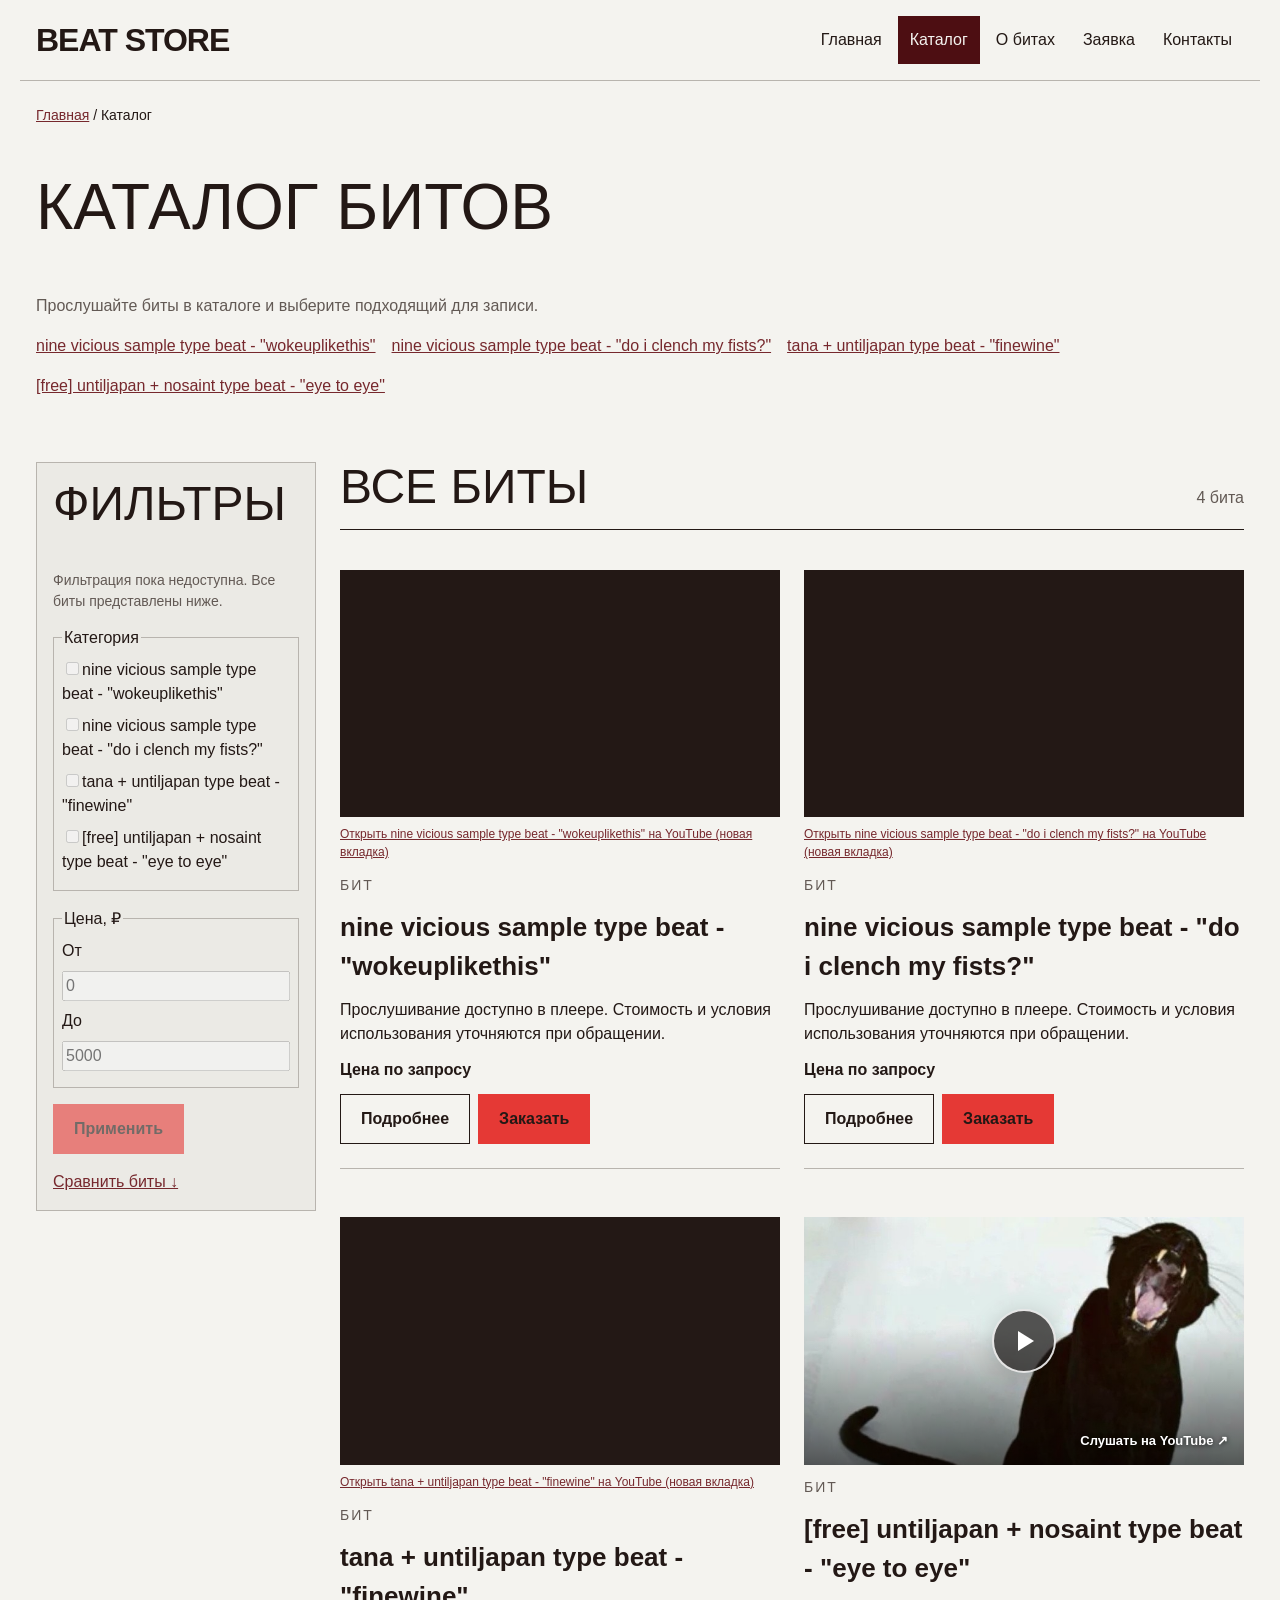
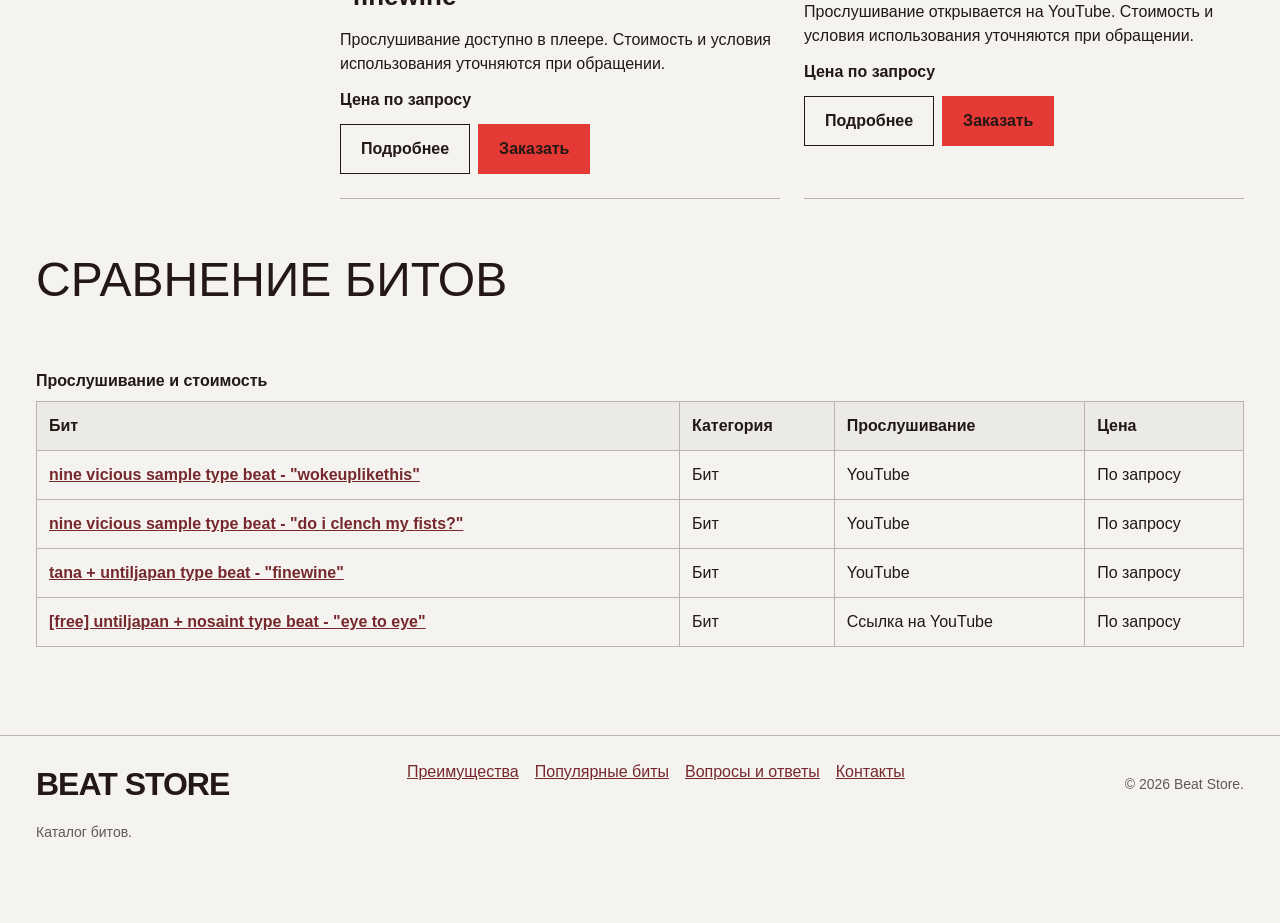
==== catalog.html @ 83613214 "feat: add JavaScript basics to shop project" ====
<!doctype html>
<html lang="ru">
  <head>
    <meta charset="UTF-8" />
    <meta name="viewport" content="width=device-width, initial-scale=1.0" />
    <meta
      name="description"
      content="Beat Store: каталог битов, прослушивание и заявка на покупку."
    />
    <title>Каталог битов — Beat Store</title>
    <link rel="icon" href="images/favicon.svg" type="image/svg+xml" />
    <link rel="stylesheet" href="css/style.css?v=player-layout-2" />
    <link rel="stylesheet" href="css/responsive.css?v=responsive-8" />
    <link rel="stylesheet" href="css/beat-theme.css?v=beat-11" />
    <script src="js/data.js" defer></script>
    <script src="js/main.js?v=gallery-7" defer></script>
  </head>
  <body id="top">
    <a class="skip-link" href="#main-content">Перейти к содержимому</a>
    <header class="site-header">
      <div class="site-header__inner">
        <a class="site-header__logo" href="index.html">Beat Store</a>
        <nav class="site-nav" aria-label="Основная навигация">
          <ul class="site-nav__list">
            <li class="site-nav__item">
              <a class="site-nav__link" href="index.html">Главная</a>
            </li>
            <li class="site-nav__item">
              <a
                class="site-nav__link site-nav__link--active"
                aria-current="page"
                href="catalog.html"
                >Каталог</a
              >
            </li>
            <li class="site-nav__item">
              <a class="site-nav__link" href="product.html">О битах</a>
            </li>
            <li class="site-nav__item">
              <a class="site-nav__link" href="order.html">Заявка</a>
            </li>
            <li class="site-nav__item">
              <a class="site-nav__link" href="contacts.html">Контакты</a>
            </li>
          </ul>
        </nav>
      </div>
    </header>
    <main class="page-main" id="main-content" tabindex="-1">
      <nav class="breadcrumbs" aria-label="Хлебные крошки">
        <a class="breadcrumbs__link" href="index.html">Главная</a>
        <span class="breadcrumbs__current" aria-current="page">Каталог</span>
      </nav>
      <section class="section page-intro">
        <h1 class="page-intro__title">Каталог битов</h1>
        <p class="section__description">
          Прослушайте биты в каталоге и выберите подходящий для записи.
        </p>
        <nav class="category-nav" aria-label="Категории">
          <a class="category-nav__link" href="product.html#beat-01"
            >nine vicious sample type beat - "wokeuplikethis"</a
          >
          <a class="category-nav__link" href="product.html#beat-02"
            >nine vicious sample type beat - "do i clench my fists?"</a
          >
          <a class="category-nav__link" href="product.html#beat-03"
            >tana + untiljapan type beat - "finewine"</a
          >
          <a class="category-nav__link" href="product.html#beat-04"
            >[free] untiljapan + nosaint type beat - "eye to eye"</a
          >
        </nav>
      </section>
      <div class="catalog-layout">
        <aside class="catalog-filters" aria-labelledby="filters-title">
          <h2 class="catalog-filters__title" id="filters-title">Фильтры</h2>
          <p class="catalog-filters__note" id="filter-note">
            Фильтрация пока недоступна. Все биты представлены ниже.
          </p>
          <form
            class="filters-form"
            action="catalog.html"
            method="get"
            aria-describedby="filter-note"
          >
            <fieldset class="filters-form__group" disabled>
              <legend class="filters-form__legend">Категория</legend>
              <label class="filters-form__label" for="category-keys">
                <input
                  id="category-keys"
                  name="category"
                  type="checkbox"
                  value="beat-01"
                />nine vicious sample type beat - "wokeuplikethis"</label
              >
              <label class="filters-form__label" for="category-sound">
                <input
                  id="category-sound"
                  name="category"
                  type="checkbox"
                  value="beat-02"
                />nine vicious sample type beat - "do i clench my fists?"</label
              >
              <label class="filters-form__label" for="category-light">
                <input
                  id="category-light"
                  name="category"
                  type="checkbox"
                  value="beat-03"
                />tana + untiljapan type beat - "finewine"</label
              >
              <label class="filters-form__label" for="category-eye">
                <input
                  id="category-eye"
                  name="category"
                  type="checkbox"
                  value="beat-04"
                />[free] untiljapan + nosaint type beat - "eye to eye"</label
              >
            </fieldset>
            <fieldset class="filters-form__group" disabled>
              <legend class="filters-form__legend">Цена, ₽</legend>
              <label class="filters-form__label" for="price-from">От</label>
              <input
                class="filters-form__input"
                id="price-from"
                name="price-from"
                type="number"
                min="0"
                placeholder="0"
              />
              <label class="filters-form__label" for="price-to">До</label>
              <input
                class="filters-form__input"
                id="price-to"
                name="price-to"
                type="number"
                min="0"
                placeholder="5000"
              />
            </fieldset>
            <button class="button button--primary" type="submit" disabled>
              Применить
            </button>
          </form>
          <a class="catalog-filters__link" href="#comparison"
            >Сравнить биты ↓</a
          >
        </aside>
        <section class="catalog-products" aria-labelledby="products-title">
          <div class="section__heading">
            <h2 class="section__title" id="products-title">Все биты</h2>
            <span class="catalog-products__count">4 бита</span>
          </div>
          <div class="products-grid products-grid--catalog">
            <article class="product-card product-card--featured">
              <div class="beat-preview">
                <iframe
                  class="beat-player"
                  src="https://www.youtube-nocookie.com/embed/kIURX1Ku31Y"
                  title='Прослушать nine vicious sample type beat - "wokeuplikethis"'
                  loading="lazy"
                  referrerpolicy="strict-origin-when-cross-origin"
                  allow="encrypted-media; picture-in-picture; fullscreen"
                  allowfullscreen
                ></iframe>
                <a
                  href="https://www.youtube.com/watch?v=kIURX1Ku31Y"
                  target="_blank"
                  rel="noopener noreferrer"
                  >Открыть nine vicious sample type beat - "wokeuplikethis" на
                  YouTube (новая вкладка)</a
                >
              </div>
              <p class="product-card__category">Бит</p>
              <h3 class="product-card__title">
                <a href="product.html#beat-01"
                  >nine vicious sample type beat - "wokeuplikethis"</a
                >
              </h3>
              <p class="product-card__description">
                Прослушивание доступно в плеере. Стоимость и условия
                использования уточняются при обращении.
              </p>
              <p class="product-card__price">Цена по запросу</p>
              <div class="product-card__actions">
                <a class="button button--secondary" href="product.html#beat-01"
                  >Подробнее</a
                >
                <button
                  class="button button--primary product-card__button"
                  type="button"
                  data-order-product="beat-01"
                >
                  Заказать
                </button>
              </div>
            </article>
            <article class="product-card product-card--new">
              <div class="beat-preview">
                <iframe
                  class="beat-player"
                  src="https://www.youtube.com/embed/oRbOh9WSYxc"
                  title='Прослушать nine vicious sample type beat - "do i clench my fists?"'
                  loading="lazy"
                  referrerpolicy="strict-origin-when-cross-origin"
                  allow="encrypted-media; picture-in-picture; fullscreen"
                  allowfullscreen
                ></iframe>
                <a
                  href="https://www.youtube.com/watch?v=oRbOh9WSYxc"
                  target="_blank"
                  rel="noopener noreferrer"
                  >Открыть nine vicious sample type beat - "do i clench my
                  fists?" на YouTube (новая вкладка)</a
                >
              </div>
              <p class="product-card__category">Бит</p>
              <h3 class="product-card__title">
                <a href="product.html#beat-02"
                  >nine vicious sample type beat - "do i clench my fists?"</a
                >
              </h3>
              <p class="product-card__description">
                Прослушивание доступно в плеере. Стоимость и условия
                использования уточняются при обращении.
              </p>
              <p class="product-card__price">Цена по запросу</p>
              <div class="product-card__actions">
                <a class="button button--secondary" href="product.html#beat-02"
                  >Подробнее</a
                >
                <button
                  class="button button--primary product-card__button"
                  type="button"
                  data-order-product="beat-02"
                >
                  Заказать
                </button>
              </div>
            </article>
            <article class="product-card product-card--discount">
              <div class="beat-preview">
                <iframe
                  class="beat-player"
                  src="https://www.youtube-nocookie.com/embed/LorADAaQas0"
                  title='Прослушать tana + untiljapan type beat - "finewine"'
                  loading="lazy"
                  referrerpolicy="strict-origin-when-cross-origin"
                  allow="encrypted-media; picture-in-picture; fullscreen"
                  allowfullscreen
                ></iframe>
                <a
                  href="https://www.youtube.com/watch?v=LorADAaQas0"
                  target="_blank"
                  rel="noopener noreferrer"
                  >Открыть tana + untiljapan type beat - "finewine" на YouTube
                  (новая вкладка)</a
                >
              </div>
              <p class="product-card__category">Бит</p>
              <h3 class="product-card__title">
                <a href="product.html#beat-03"
                  >tana + untiljapan type beat - "finewine"</a
                >
              </h3>
              <p class="product-card__description">
                Прослушивание доступно в плеере. Стоимость и условия
                использования уточняются при обращении.
              </p>
              <p class="product-card__price">Цена по запросу</p>
              <div class="product-card__actions">
                <a class="button button--secondary" href="product.html#beat-03"
                  >Подробнее</a
                >
                <button
                  class="button button--primary product-card__button"
                  type="button"
                  data-order-product="beat-03"
                >
                  Заказать
                </button>
              </div>
            </article>
            <article class="product-card">
              <div class="beat-preview">
                <a
                  class="beat-preview__external"
                  href="https://www.youtube.com/watch?v=fJrh2Ttu4oI"
                  target="_blank"
                  rel="noopener noreferrer"
                  aria-label='Смотреть [free] untiljapan + nosaint type beat - "eye to eye" на YouTube (новая вкладка)'
                >
                  <img
                    src="images/eye-to-eye-thumb.jpg"
                    width="1280"
                    height="720"
                    alt=""
                    loading="lazy"
                  />
                  <span class="beat-preview__play" aria-hidden="true"></span>
                  <span class="beat-preview__hint" aria-hidden="true">Слушать на YouTube ↗</span>
                </a>
              </div>
              <p class="product-card__category">Бит</p>
              <h3 class="product-card__title">
                <a href="product.html#beat-04"
                  >[free] untiljapan + nosaint type beat - "eye to eye"</a
                >
              </h3>
              <p class="product-card__description">
                Прослушивание открывается на YouTube. Стоимость и условия
                использования уточняются при обращении.
              </p>
              <p class="product-card__price">Цена по запросу</p>
              <div class="product-card__actions">
                <a class="button button--secondary" href="product.html#beat-04"
                  >Подробнее</a
                >
                <button
                  class="button button--primary product-card__button"
                  type="button"
                  data-order-product="beat-04"
                >
                  Заказать
                </button>
              </div>
            </article>
          </div>
        </section>
      </div>
      <p
        class="success-message"
        id="success-message"
        role="status"
        tabindex="-1"
        hidden
      ></p>
      <section
        class="section"
        id="comparison"
        aria-labelledby="comparison-title"
      >
        <h2 class="section__title" id="comparison-title">Сравнение битов</h2>
        <div
          class="table-wrapper"
          role="region"
          aria-label="Прослушивание и стоимость"
          tabindex="0"
        >
          <table class="product-table">
            <caption class="product-table__caption">
              Прослушивание и стоимость
            </caption>
            <thead>
              <tr>
                <th class="product-table__cell" scope="col">Бит</th>
                <th class="product-table__cell" scope="col">Категория</th>
                <th class="product-table__cell" scope="col">Прослушивание</th>
                <th class="product-table__cell" scope="col">Цена</th>
              </tr>
            </thead>
            <tbody>
              <tr>
                <th class="product-table__cell" scope="row">
                  <a href="product.html#beat-01"
                    >nine vicious sample type beat - "wokeuplikethis"</a
                  >
                </th>
                <td class="product-table__cell">Бит</td>
                <td class="product-table__cell">YouTube</td>
                <td class="product-table__cell">По запросу</td>
              </tr>
              <tr>
                <th class="product-table__cell" scope="row">
                  <a href="product.html#beat-02"
                    >nine vicious sample type beat - "do i clench my fists?"</a
                  >
                </th>
                <td class="product-table__cell">Бит</td>
                <td class="product-table__cell">YouTube</td>
                <td class="product-table__cell">По запросу</td>
              </tr>
              <tr>
                <th class="product-table__cell" scope="row">
                  <a href="product.html#beat-03"
                    >tana + untiljapan type beat - "finewine"</a
                  >
                </th>
                <td class="product-table__cell">Бит</td>
                <td class="product-table__cell">YouTube</td>
                <td class="product-table__cell">По запросу</td>
              </tr>
              <tr>
                <th class="product-table__cell" scope="row">
                  <a href="product.html#beat-04"
                    >[free] untiljapan + nosaint type beat - "eye to eye"</a
                  >
                </th>
                <td class="product-table__cell">Бит</td>
                <td class="product-table__cell">Ссылка на YouTube</td>
                <td class="product-table__cell">По запросу</td>
              </tr>
            </tbody>
          </table>
        </div>
      </section>
    </main>
    <footer class="site-footer" id="contacts">
      <div class="site-footer__inner">
        <div>
          <a class="site-footer__logo" href="index.html">Beat Store</a>
          <p class="site-footer__note">Каталог битов.</p>
        </div>
        <nav class="site-footer__nav" aria-label="Разделы главной страницы">
          <a href="index.html#advantages">Преимущества</a>
          <a href="index.html#popular">Популярные биты</a>
          <a href="index.html#faq">Вопросы и ответы</a>
          <a href="contacts.html">Контакты</a>
        </nav>
        <p class="site-footer__note">© 2026 Beat Store.</p>
      </div>
    </footer>
    <a class="back-to-top" href="#top" aria-label="Вернуться наверх"
      >↑ Наверх</a
    >
    <dialog
      class="order-dialog"
      id="order-dialog"
      aria-labelledby="order-dialog-title"
    >
      <h2 class="order-dialog__title" id="order-dialog-title">
        Оставить заявку
      </h2>
      <form class="order-form" id="order-form" action="order.html" method="get">
        <p class="order-form__note order-form__field--wide">
          Поля со звёздочкой * обязательны.
        </p>
        <noscript class="order-form__field--wide">
          <p class="order-form__note">
            Для проверки формы без перезагрузки страницы включите JavaScript.
          </p>
        </noscript>
        <div class="order-form__field order-form__field--wide">
          <label class="order-form__label" for="selected-product">Бит *</label>
          <select
            class="order-form__select"
            id="selected-product"
            name="product"
            required
          >
            <option value="">Выберите бит</option>
            <option value="beat-01">
              nine vicious sample type beat - "wokeuplikethis" — цена по запросу
            </option>
            <option value="beat-02">
              nine vicious sample type beat - "do i clench my fists?" — цена по
              запросу
            </option>
            <option value="beat-03">
              tana + untiljapan type beat - "finewine" — цена по запросу
            </option>
            <option value="beat-04">
              [free] untiljapan + nosaint type beat - "eye to eye" — цена по запросу
            </option>
          </select>
        </div>
        <div class="order-form__field">
          <label class="order-form__label" for="order-name">Имя *</label>
          <input
            class="order-form__input"
            id="order-name"
            name="name"
            type="text"
            minlength="2"
            maxlength="60"
            autocomplete="given-name"
            placeholder="Например, Алексей"
            required
          />
        </div>
        <div class="order-form__field">
          <label class="order-form__label" for="order-email">E-mail *</label>
          <input
            class="order-form__input"
            id="order-email"
            name="email"
            type="email"
            autocomplete="email"
            placeholder="name@example.com"
            required
          />
        </div>
        <div class="order-form__field">
          <label class="order-form__label" for="order-phone">Телефон *</label>
          <input
            class="order-form__input"
            id="order-phone"
            name="phone"
            type="tel"
            autocomplete="tel"
            inputmode="tel"
            pattern="\+7[0-9]{10}"
            placeholder="+79000000000"
            aria-describedby="phone-hint"
            required
          />
          <small class="order-form__hint" id="phone-hint"
            >+7 и 10 цифр, без пробелов: +79000000000.</small
          >
        </div>
        <div class="order-form__field">
          <label class="order-form__label" for="order-date"
            >Удобная дата связи</label
          >
          <input
            class="order-form__input"
            id="order-date"
            name="date"
            type="date"
          />
        </div>
        <div class="order-form__field order-form__field--wide">
          <label class="order-form__label" for="order-topic"
            >Тема заявки *</label
          >
          <select
            class="order-form__select"
            id="order-topic"
            name="topic"
            required
          >
            <option value="product">Заказ бита</option>
            <option value="consultation">Консультация</option>
            <option value="delivery">Условия лицензии</option>
          </select>
        </div>
        <div class="order-form__field order-form__field--wide">
          <label class="order-form__label" for="order-comment"
            >Комментарий</label
          >
          <textarea
            class="order-form__textarea"
            id="order-comment"
            name="comment"
            rows="3"
            maxlength="1000"
            placeholder="Комментарий к заявке"
          ></textarea>
        </div>
        <div class="order-form__consent order-form__field--wide">
          <input
            class="order-form__checkbox"
            id="order-agreement"
            name="agreement"
            type="checkbox"
            required
          />
          <label class="order-form__label" for="order-agreement"
            >Согласен на обработку указанных данных *</label
          >
        </div>
        <div class="order-form__actions order-form__field--wide">
          <button class="button button--primary" type="submit">
            Отправить заявку
          </button>
          <button
            class="button button--secondary"
            id="close-order-dialog"
            type="button"
          >
            Закрыть
          </button>
        </div>
      </form>
    </dialog>
  </body>
</html>
---- css/style.css ----
/* Общие значения: один цвет или отступ можно поменять для всего сайта. */
:root {
  --color-bg: #ffffff;
  --color-surface: #f7f7f7;
  --color-primary: #0057b8;
  --color-primary-dark: #003f86;
  --color-text: #222222;
  --color-muted: #666666;
  --color-border: #dddddd;
  --color-danger: #b00020;
  --color-success: #246340;
  --space-sm: 8px;
  --space-md: 16px;
  --space-lg: 24px;
  --space-xl: 32px;
  --radius: 6px;
  --container-width: 1100px;
}

/* Базовые стили. */
*,
*::before,
*::after {
  box-sizing: border-box;
}
/* Плавные переходы по якорям, включая ссылку «Наверх». */
html {
  scroll-behavior: smooth;
}
body {
  margin: 0;
  min-height: 100vh;
  display: flex;
  flex-direction: column;
  font-family: Arial, sans-serif;
  line-height: 1.5;
  color: var(--color-text);
  background-color: var(--color-bg);
}
img {
  display: block;
  max-width: 100%;
  height: auto;
}
a {
  color: var(--color-primary);
}
a:hover {
  color: var(--color-primary-dark);
}
input,
select,
textarea,
button {
  font: inherit;
}
:focus-visible {
  outline: 2px solid var(--color-primary);
  outline-offset: 3px;
}
[hidden] {
  display: none;
}
.page-main,
.site-header__inner,
.site-footer__inner {
  max-width: var(--container-width);
  margin: 0 auto;
  padding: var(--space-lg);
}
/* Основное содержимое заполняет свободную высоту окна до подвала. */
.page-main {
  flex: 1;
  width: 100%;
}
h1 {
  font-size: 32px;
}
h2 {
  font-size: 24px;
}
h3 {
  font-size: 20px;
}
h1,
h2,
h3 {
  margin-top: 0;
}
.section {
  margin-bottom: var(--space-xl);
}
/* Outline выделяет блок при наведении и не меняет его размеры. */
.section:hover,
.product-detail:hover,
.contact-card:hover,
.callout:hover {
  outline: 1px solid var(--color-primary);
  outline-offset: 6px;
}
.section__description {
  color: var(--color-muted);
}

/* Шапка и меню. Flex располагает ссылки в один ряд. */
.site-header,
.site-footer {
  flex-shrink: 0;
  background-color: var(--color-surface);
}
.site-header__logo,
.site-footer__logo {
  font-weight: 700;
  color: var(--color-text);
  text-decoration: none;
}
.site-nav__list {
  display: flex;
  flex-wrap: wrap;
  gap: var(--space-sm);
  list-style: none;
  margin: var(--space-md) 0 0;
  padding: 0;
}
.site-nav__link {
  display: block;
  padding: var(--space-sm) var(--space-md);
  text-decoration: none;
  border-radius: var(--radius);
}
.site-nav__link:hover,
.site-nav__link--active {
  color: white;
  background-color: var(--color-primary);
}
.site-footer__nav {
  display: flex;
  flex-wrap: wrap;
  gap: var(--space-md);
}
.site-footer__note {
  color: var(--color-muted);
  font-size: 14px;
}
.site-footer__inner {
  padding-bottom: 72px;
}
.breadcrumbs {
  margin-bottom: var(--space-lg);
  font-size: 14px;
}
.breadcrumbs__current::before {
  content: " / ";
}
.category-nav {
  display: flex;
  flex-wrap: wrap;
  gap: var(--space-md);
  margin-top: var(--space-md);
}

/* Общие кнопки и состояния. */
.button {
  display: inline-block;
  padding: var(--space-sm) var(--space-md);
  border: 1px solid var(--color-primary);
  border-radius: var(--radius);
  text-decoration: none;
  cursor: pointer;
}
.button--primary {
  color: white;
  background-color: var(--color-primary);
}
.button--primary:hover {
  color: white;
  background-color: var(--color-primary-dark);
}
.button--secondary {
  color: var(--color-primary);
  background-color: white;
}
.button--secondary:hover {
  color: white;
  background-color: var(--color-primary);
}
.button:disabled {
  opacity: 0.6;
  cursor: not-allowed;
}
.hero__actions,
.product-card__actions,
.product-detail__actions,
.order-form__actions {
  display: flex;
  flex-wrap: wrap;
  gap: var(--space-sm);
}

/* Главная: обычный вводный блок, преимущества и вопросы. */
.hero {
  padding: var(--space-lg);
  margin-bottom: var(--space-xl);
  background-color: #eef5ff;
}
.benefits {
  display: grid;
  grid-template-columns: minmax(0, 1fr);
  gap: var(--space-md);
}
.benefit {
  padding: var(--space-md);
  border: 1px solid var(--color-border);
}
.section__heading {
  margin-bottom: var(--space-md);
}
.faq__item {
  margin-top: var(--space-sm);
  padding: var(--space-md);
  border: 1px solid var(--color-border);
}
.faq__question {
  font-weight: 700;
  cursor: pointer;
}
.faq__question:hover {
  color: var(--color-primary);
}
.faq__answer {
  margin-bottom: 0;
}
.callout {
  padding: var(--space-lg);
  background-color: var(--color-surface);
}

/* Grid задаёт сетку карточек. Flex внутри выравнивает кнопки. */
.products-grid {
  display: grid;
  grid-template-columns: minmax(0, 1fr);
  gap: var(--space-md);
}
.product-card {
  position: relative;
  display: flex;
  flex-direction: column;
  padding: var(--space-md);
  border: 1px solid var(--color-border);
  border-radius: var(--radius);
}
.product-card:hover,
.product-card--featured {
  border-color: var(--color-primary);
}
.product-card--discount {
  border-color: var(--color-danger);
}
.product-card__image {
  width: 100%;
  max-width: 240px;
  margin: 0 auto var(--space-md);
}
.product-card__category {
  margin: 0 0 var(--space-sm);
  color: var(--color-muted);
  font-size: 14px;
}
.product-card__title {
  margin-bottom: var(--space-sm);
}
.product-card__description {
  margin-top: 0;
}
.product-card__price {
  margin-top: auto;
  font-weight: 700;
}
.product-card__old-price {
  margin-left: var(--space-sm);
  color: var(--color-muted);
  font-weight: 400;
}
/* absolute размещает бейдж относительно карточки с position: relative. */
.product-card__badge {
  position: absolute;
  top: var(--space-sm);
  right: var(--space-sm);
  padding: 4px 8px;
  color: white;
  background-color: var(--color-primary);
  border-radius: var(--radius);
  font-size: 12px;
}
.product-card--discount .product-card__badge {
  background-color: var(--color-danger);
}
.product-card--new .product-card__badge {
  background-color: var(--color-success);
}

/* Каталог: фильтр слева, товары справа. */
.catalog-layout {
  display: grid;
  grid-template-columns: minmax(0, 1fr);
  gap: var(--space-lg);
  align-items: start;
  margin-bottom: var(--space-xl);
}
.catalog-filters {
  position: static;
  padding: var(--space-md);
  border: 1px solid var(--color-border);
  background-color: var(--color-surface);
}
.catalog-filters__note {
  font-size: 14px;
  color: var(--color-muted);
}
.filters-form__group {
  margin: 0 0 var(--space-md);
  padding: var(--space-sm);
  border: 1px solid var(--color-border);
}
.filters-form__label {
  display: block;
  margin-bottom: var(--space-sm);
}
.filters-form__input {
  width: 100%;
  margin-bottom: var(--space-sm);
}
.catalog-filters__link {
  display: block;
  margin-top: var(--space-md);
}
.catalog-products__count {
  color: var(--color-muted);
}

/* Подробное описание и таблицы. */
/* Фото и описание — две колонки, таблица занимает обе колонки ниже. */
.product-detail {
  display: grid;
  grid-template-columns: minmax(0, 1fr);
  gap: var(--space-lg);
  align-items: start;
  margin-bottom: var(--space-xl);
  padding: var(--space-lg);
  border: 1px solid var(--color-border);
}
.product-detail > .table-wrapper {
  grid-column: 1 / -1;
}
.product-detail .product-table {
  margin-top: 0;
}
.product-detail__image {
  width: 100%;
  max-width: 280px;
  margin-bottom: var(--space-md);
}
.product-detail__tag {
  color: var(--color-primary);
}
.product-detail__price {
  font-weight: 700;
}
.product-detail__availability {
  color: var(--color-success);
}

.product-table {
  width: 100%;
  margin-top: var(--space-lg);
  border-collapse: collapse;
  text-align: left;
}
.product-table__caption {
  margin-bottom: var(--space-sm);
  text-align: left;
  font-weight: 700;
}
.product-table__cell {
  padding: var(--space-sm);
  border: 1px solid var(--color-border);
}
.product-table thead {
  background-color: var(--color-surface);
}

/* Форма: поля друг под другом, подпись над полем. */
.order-panel {
  max-width: 620px;
}
.order-help {
  margin-top: var(--space-lg);
  padding: var(--space-lg);
  background-color: var(--color-surface);
}
.order-form__field {
  margin-bottom: var(--space-md);
}
.order-form__label {
  display: block;
  margin-bottom: var(--space-sm);
}
.order-form__input,
.order-form__select,
.order-form__textarea {
  width: 100%;
  padding: 10px 12px;
  border: 1px solid var(--color-border);
  border-radius: var(--radius);
}
.order-form__input:hover,
.order-form__select:hover,
.order-form__textarea:hover {
  border-color: var(--color-primary);
}
.order-form__textarea {
  resize: vertical;
}
.order-form__hint,
.order-form__note {
  color: var(--color-muted);
  font-size: 14px;
}
.order-form__hint {
  display: block;
  margin-top: var(--space-sm);
}
.order-form__consent {
  display: flex;
  align-items: start;
  gap: var(--space-sm);
  margin-bottom: var(--space-md);
}
.order-form__checkbox {
  flex-shrink: 0;
  margin-top: 5px;
}
.order-form [aria-invalid="true"] {
  outline: 1px solid var(--color-danger);
  border-color: var(--color-danger);
}
.order-dialog {
  width: 560px;
  max-width: calc(100% - 32px);
  max-height: calc(100vh - 32px);
  overflow-y: auto;
  padding: var(--space-lg);
  border: none;
  border-radius: var(--radius);
}
.order-dialog::backdrop {
  background-color: rgba(0, 0, 0, 0.5);
}
.success-message {
  padding: var(--space-md);
  border-left: 4px solid var(--color-success);
  background-color: #eefaf0;
}
.contact-card {
  margin-bottom: var(--space-lg);
}
.contact-card__address {
  font-style: normal;
}
.contact-card__label {
  margin-bottom: 0;
  font-weight: 700;
}
.contact-card__link {
  display: block;
  margin-top: var(--space-md);
}

/* Фиксированная ссылка и переход к содержимому с клавиатуры. */
.back-to-top {
  position: fixed;
  right: var(--space-md);
  bottom: var(--space-md);
  z-index: 10;
  padding: var(--space-sm) var(--space-md);
  color: white;
  background-color: var(--color-primary);
  text-decoration: none;
}
.back-to-top:hover {
  color: white;
  background-color: var(--color-primary-dark);
}

.skip-link {
  position: absolute;
  left: 16px;
  top: -100px;
  z-index: 1000;
  padding: 8px 12px;
  color: #ffffff;
  background-color: #111111;
  border-radius: 6px;
  text-decoration: none;
}

.skip-link:focus,
.skip-link:focus-visible {
  top: 16px;
}

/* Если в системе отключены анимации, переходы по якорям мгновенные. */
@media (prefers-reduced-motion: reduce) {
  html {
    scroll-behavior: auto;
  }
}

/* Встроенный плеер сохраняет пропорции при изменении ширины. */
.beat-preview {
  width: 100%;
  max-width: 640px;
  min-width: 0;
  overflow: hidden;
  margin-bottom: 16px;
}
.beat-player {
  display: block;
  width: 100%;
  aspect-ratio: 16 / 9;
  min-height: 200px;
  border: 0;
}
.beat-preview > a {
  display: inline-block;
  margin-top: 8px;
  font-size: 14px;
}
.hero__record {
  display: grid;
  place-items: center;
  width: 240px;
  aspect-ratio: 1;
  margin: auto;
  border-radius: 50%;
  background: #222;
  color: white;
  font-size: 100px;
}
---- css/responsive.css ----
/* Mobile First: одна колонка по умолчанию, расширения через min-width. */
img,
video {
  max-width: 100%;
  height: auto;
}

.page-main,
.site-header__inner,
.site-footer__inner {
  width: 100%;
  padding-inline: 16px;
}

.section {
  padding-block: clamp(16px, 2vw, 24px);
}

.site-nav__list {
  display: grid;
  grid-template-columns: repeat(3, minmax(0, 1fr));
  gap: 4px;
  margin-top: 12px;
}

.site-nav__link,
.button {
  min-height: 44px;
  padding: 10px 16px;
}

.site-nav__link {
  display: grid;
  place-items: center;
  padding-inline: 4px;
  text-align: center;
}

.hero {
  display: grid;
  grid-template-columns: minmax(0, 1fr);
  gap: var(--space-lg);
  align-items: center;
  padding: 16px;
}

.hero__content {
  display: grid;
  gap: var(--space-md);
  min-width: 0;
}

.hero__content > * {
  margin: 0;
}

.hero__title {
  font-size: clamp(28px, 4vw, 48px);
  line-height: 1.15;
}

.hero__image {
  width: 100%;
  max-width: 520px;
  margin-inline: auto;
}

.product-card,
.catalog-products,
.product-detail > *,
.order-form > * {
  min-width: 0;
}

.product-card__title,
.product-card__description,
.contact-card a {
  overflow-wrap: anywhere;
}

.product-card__image {
  width: 100%;
  aspect-ratio: 1;
  object-fit: contain;
}

.product-detail {
  padding: 16px;
}

.product-detail__image {
  margin-inline: auto;
}

.order-form {
  display: grid;
  grid-template-columns: minmax(0, 1fr);
  gap: var(--space-md);
}

.order-form__field {
  display: grid;
  align-content: start;
  gap: var(--space-sm);
  margin: 0;
}

.order-form__label,
.order-form__note,
.order-form__consent {
  margin: 0;
}

.order-form__field--wide {
  grid-column: 1 / -1;
}

.order-form__input,
.order-form__textarea,
.order-form__select {
  min-width: 0;
  min-height: 44px;
}

.order-form__textarea {
  min-height: 120px;
}

.table-wrapper {
  width: 100%;
  min-width: 0;
  overflow-x: auto;
}

.product-table {
  min-width: 640px;
}

.product-table th,
.product-table td {
  padding: 12px;
}

.site-footer__inner {
  padding-bottom: 24px;
}

@media (min-width: 480px) {
  .site-nav__list {
    grid-template-columns: repeat(5, minmax(0, 1fr));
  }
}

@media (min-width: 640px) {
  .products-grid {
    grid-template-columns: repeat(2, minmax(0, 1fr));
  }
}

@media (min-width: 768px) {
  /* Шапка высотой 80px: ещё 16px оставлены перед заголовком раздела. */
  html {
    scroll-padding-top: 96px;
  }

  .site-header {
    position: sticky;
    top: 0;
    z-index: 100;
  }

  .site-header__inner {
    display: flex;
    align-items: center;
    justify-content: space-between;
    gap: 16px;
    padding-block: 16px;
  }

  .site-nav__list {
    display: flex;
    flex-direction: row;
    align-items: center;
    margin: 0;
  }

  .site-nav__link {
    padding: 12px;
  }

  .benefits {
    grid-template-columns: repeat(3, minmax(0, 1fr));
  }

  .order-form {
    grid-template-columns: repeat(2, minmax(0, 1fr));
  }

  .product-detail {
    grid-template-columns: 280px minmax(0, 1fr);
    padding: 24px;
  }

  .site-footer__inner {
    padding-bottom: 80px;
  }
}

@media (min-width: 900px) {
  .hero {
    grid-template-columns: repeat(2, minmax(0, 1fr));
    padding: 24px;
  }
}

@media (min-width: 1024px) {
  .products-grid {
    grid-template-columns: repeat(3, minmax(0, 1fr));
  }

  .catalog-layout {
    grid-template-columns: 280px minmax(0, 1fr);
  }

  .catalog-filters {
    position: sticky;
    top: 96px;
  }

  /* Рядом с фильтром меньше места, поэтому пока две карточки в ряд. */
  .products-grid--catalog {
    grid-template-columns: repeat(2, minmax(0, 1fr));
  }
}
---- css/beat-theme.css ----
/* Палитра и оформление магазина битов. Подключается после адаптивных стилей. */
:root {
  --color-bg: #f4f3ef;
  --color-surface: #ebeae5;
  --color-primary: #76282d;
  --color-primary-dark: #4d0e12;
  --color-text: #231815;
  --color-muted: #625954;
  --color-border: #b8b4ae;
  --color-danger: #a22329;
  --color-success: #385642;
  --color-accent: #e53935;
  --color-blue: #b8c7d5;
  --container-width: 1240px;
  --radius: 0;
}
body {
  font-family: Arial, sans-serif;
}
.site-header,
.site-footer {
  background: var(--color-bg);
}
.site-header__inner {
  border-bottom: 1px solid var(--color-border);
}
.site-header__logo,
.site-footer__logo {
  font-family: Impact, "Arial Narrow", sans-serif;
  font-size: 32px;
  text-transform: uppercase;
  letter-spacing: -1px;
}
.site-nav__link {
  color: var(--color-text);
}
.site-nav__link--active,
.site-nav__link:hover {
  color: var(--color-bg);
  background: var(--color-primary-dark);
}
h1,
h2 {
  font-family: Impact, "Arial Narrow", sans-serif;
  text-transform: uppercase;
  font-weight: 400;
  line-height: 1.05;
}
h1 {
  font-size: clamp(36px, 5vw, 64px);
}
h2 {
  font-size: clamp(28px, 4vw, 48px);
}
.button {
  border-radius: 0;
  font-weight: 700;
  padding: 12px 20px;
}
.button--primary {
  color: #231815;
  background: var(--color-accent);
  border-color: var(--color-accent);
}
.button--primary:hover {
  color: #fff;
  background: #a92327;
  border-color: #a92327;
}
.button--secondary {
  color: var(--color-text);
  background: transparent;
  border-color: var(--color-text);
}
.button--secondary:hover {
  background: var(--color-primary-dark);
  color: #fff;
}
.section:hover,
.product-detail:hover,
.contact-card:hover,
.callout:hover {
  outline: none;
}
.hero {
  background: transparent;
  padding: 28px 0 44px;
  margin-bottom: 28px;
  gap: clamp(24px, 4vw, 56px);
}
.hero__content {
  min-width: 0;
  gap: 24px;
  align-content: center;
}
.hero__title {
  font-size: clamp(42px, 7vw, 96px);
  line-height: 1.02;
  letter-spacing: -2px;
}
.hero__title span {
  display: block;
}
.hero__description {
  font-family: Georgia, serif;
  font-size: clamp(19px, 2vw, 25px);
}
.hero__actions .button--secondary {
  display: none;
}
.record-art {
  position: relative;
  width: 100%;
  max-width: 560px;
  aspect-ratio: 1;
  margin: 0 auto 32px;
}
.record-art__turntable {
  position: absolute;
  inset: 0;
  overflow: clip;
}
.record-art__disc {
  width: 100%;
  height: 100%;
  animation: record-spin 8s linear infinite;
  transform-origin: center;
  clip-path: circle(50%);
}
.record-art.is-paused .record-art__disc {
  animation-play-state: paused;
}
@keyframes record-spin {
  to { transform: rotate(360deg); }
}
.record-art__sleeve {
  position: absolute;
  inset: 0 50% 0 0;
  background: var(--color-blue);
  display: flex;
  flex-direction: column;
  justify-content: space-between;
  padding: clamp(16px, 3vw, 28px);
  border: 1px solid #9baebb;
}
.record-art__number {
  font-family: Impact, "Arial Narrow", sans-serif;
  font-size: clamp(40px, 6vw, 80px);
  line-height: 1;
  padding-top: 16px;
  border-top: 1px solid;
}
.record-art__caption {
  font-size: 11px;
  letter-spacing: 1px;
  line-height: 1.7;
  border-top: 1px solid;
  padding-top: 12px;
}
.record-art__toggle {
  position: absolute;
  top: calc(100% + 10px);
  right: 0;
  border: 0;
  background: transparent;
  color: var(--color-text);
  text-decoration: underline;
  cursor: pointer;
  padding: 5px;
  font-size: 13px;
}
.photo-gallery {
  position: relative;
  left: 50%;
  width: min(calc(100vw - 32px), 1600px);
  max-width: none;
  margin: 0 0 64px;
  transform: translateX(-50%);
}
.photo-gallery__track {
  display: flex;
  width: 100%;
  margin: 0;
  padding: 0;
  list-style: none;
  overflow-x: auto;
  overflow-y: hidden;
  scroll-snap-type: x mandatory;
  scroll-behavior: smooth;
  overscroll-behavior-x: contain;
  scrollbar-width: none;
  -webkit-overflow-scrolling: touch;
}
.photo-gallery__track::-webkit-scrollbar {
  display: none;
}
.photo-gallery__slide {
  flex: 0 0 100%;
  min-width: 0;
  height: clamp(280px, 48vw, 620px);
  scroll-snap-align: start;
}
.photo-gallery__slide img {
  display: block;
  width: 100%;
  height: 100%;
  object-fit: cover;
}
.photo-gallery__controls {
  display: flex;
  align-items: center;
  justify-content: space-between;
  gap: 16px;
  min-height: 60px;
}
.photo-gallery__controls[hidden] {
  display: none;
}
.photo-gallery__counter {
  min-width: 74px;
  font-family: Impact, "Arial Narrow", sans-serif;
  font-size: 24px;
}
.photo-gallery__dots,
.photo-gallery__arrows {
  display: flex;
  align-items: center;
  gap: 8px;
}
.photo-gallery__dots button {
  width: 28px;
  height: 28px;
  padding: 9px;
  border: 0;
  border-radius: 50%;
  background: var(--color-border);
  background-clip: content-box;
  cursor: pointer;
}
.photo-gallery__dots button[aria-current="true"] {
  background-color: var(--color-primary-dark);
}
.photo-gallery__arrows button {
  width: 44px;
  height: 44px;
  border: 1px solid var(--color-text);
  background: transparent;
  color: var(--color-text);
  cursor: pointer;
}
.section {
  margin-bottom: 40px;
}
.section__heading {
  display: flex;
  align-items: baseline;
  justify-content: space-between;
  gap: 20px;
  border-bottom: 1px solid var(--color-text);
  padding-bottom: 16px;
}
.section__heading h2 {
  margin-bottom: 0;
}
.products-grid,
.products-grid--catalog {
  gap: clamp(16px, 2vw, 24px);
}
.product-card {
  border: 0;
  border-bottom: 1px solid var(--color-border);
  padding: 24px 0;
  border-radius: 0;
  gap: 12px;
}
.product-card:hover {
  background: #e7ebed;
  border-color: var(--color-border);
}
.product-card__title {
  font-size: 26px;
  margin: 0;
}
.product-card__title a {
  color: var(--color-text);
  text-decoration: none;
}
.product-card__category {
  letter-spacing: 2px;
  text-transform: uppercase;
  margin: 0;
}
.product-card__price {
  margin: 0;
  white-space: nowrap;
}
.product-card__description {
  margin: 0;
  max-width: 480px;
}
.catalog-filters,
.filters-form__group {
  min-width: 0;
}
.filters-form__label,
.catalog-filters__note {
  overflow-wrap: anywhere;
}
.filters-form__input {
  max-width: 100%;
}
.beat-preview {
  margin: 0;
}
.beat-preview > a {
  font-size: 12px;
}
.beat-preview > .beat-preview__external {
  position: relative;
  display: grid;
  place-items: center;
  width: 100%;
  aspect-ratio: 16 / 9;
  margin: 0;
  overflow: hidden;
  background: #dcdedc;
  color: #fff;
  text-decoration: none;
}
.beat-preview__external::after {
  position: absolute;
  inset: 45% 0 0;
  background: linear-gradient(transparent, rgb(0 0 0 / 62%));
  content: "";
}
.beat-preview__external img {
  position: absolute;
  inset: 0;
  width: 100%;
  height: 100%;
  object-fit: cover;
  transform: scale(1.78);
  transform-origin: center top;
  transition: transform .3s ease;
}
.beat-preview__external:hover img,
.beat-preview__external:focus-visible img {
  transform: scale(1.84);
}
.beat-preview__play {
  position: relative;
  z-index: 1;
  display: grid;
  place-items: center;
  width: 64px;
  height: 64px;
  border: 2px solid rgb(255 255 255 / 85%);
  border-radius: 50%;
  background: rgb(27 23 22 / 72%);
  box-shadow: 0 4px 24px rgb(0 0 0 / 18%);
  transition: background .2s ease, transform .2s ease;
}
.beat-preview__play::before {
  width: 0;
  height: 0;
  margin-left: 4px;
  border-top: 10px solid transparent;
  border-bottom: 10px solid transparent;
  border-left: 16px solid #fff;
  content: "";
}
.beat-preview__external:hover .beat-preview__play,
.beat-preview__external:focus-visible .beat-preview__play {
  background: var(--color-primary-dark);
  transform: scale(1.08);
}
.beat-preview__hint {
  position: absolute;
  z-index: 1;
  right: 16px;
  bottom: 14px;
  left: 16px;
  color: #fff;
  font-size: 13px;
  font-weight: 600;
  text-align: right;
  text-shadow: 0 1px 5px rgb(0 0 0 / 75%);
}
.beat-player {
  background: #231815;
  min-height: 0;
}
.product-detail {
  grid-template-columns: minmax(0, 1fr);
  border: 0;
  border-bottom: 1px solid var(--color-border);
  padding: 32px 0;
}
.benefit {
  border: 0;
  border-top: 1px solid var(--color-border);
  padding: 20px 0;
}
.benefit__title {
  font-size: 22px;
}
.faq__item {
  background: transparent;
  border: 0;
  border-bottom: 1px solid var(--color-border);
  padding: 20px 0;
}
.callout {
  background: var(--color-blue);
  padding: 28px;
}
.site-footer {
  border-top: 1px solid var(--color-border);
}
.site-footer__inner {
  display: grid;
  gap: 24px;
}
.site-footer__note {
  margin-bottom: 0;
}
.order-form__input,
.order-form__select,
.order-form__textarea {
  background: #fff;
  border-color: #8d8580;
  border-radius: 0;
}
.order-dialog {
  background: var(--color-bg);
  border-radius: 0;
}
.back-to-top {
  position: fixed;
  right: 16px;
  bottom: calc(16px + env(safe-area-inset-bottom));
  z-index: 110;
  display: grid;
  place-items: center;
  width: 48px;
  height: 48px;
  min-height: 48px;
  margin: 0;
  padding: 0;
  border-radius: 50%;
  background: var(--color-primary-dark);
  box-shadow: 0 2px 12px rgb(0 0 0 / 20%);
  font-size: 0;
  transition: opacity .2s ease, transform .2s ease, visibility .2s ease;
}
.back-to-top::before {
  content: "↑";
  font-size: 24px;
  line-height: 1;
}
.back-to-top.is-hidden {
  opacity: 0;
  visibility: hidden;
  pointer-events: none;
  transform: translateY(12px);
}
@media (max-width: 479px) {
  .photo-gallery__controls {
    display: grid;
    grid-template-columns: 1fr auto;
    gap: 0 12px;
  }
  .photo-gallery__controls[hidden] {
    display: none;
  }
  .photo-gallery__dots {
    grid-column: 1 / -1;
    grid-row: 2;
    justify-content: center;
  }
  .photo-gallery__dots button {
    width: 44px;
    height: 44px;
    padding: 17px;
  }
  .section__heading {
    align-items: flex-start;
    flex-direction: column;
    gap: 8px;
  }
}
@media (min-width: 700px) {
  .hero {
    grid-template-columns: minmax(0, 1fr) minmax(0, 1fr);
    align-items: center;
  }
}
@media (min-width: 900px) {
  .product-detail {
    grid-template-columns: minmax(0, 1fr) minmax(0, 1fr);
    gap: 40px;
  }
  .site-footer__inner {
    grid-template-columns: 1fr 2fr auto;
    align-items: start;
  }
}
@media (prefers-reduced-motion: reduce) {
  .record-art:not(.is-playing) .record-art__disc {
    animation: none;
  }
  .photo-gallery__track {
    scroll-behavior: auto;
  }
  .back-to-top {
    transition: none;
  }
}

.product-output {
  padding: 16px;
  overflow-x: auto;
  color: #f9fafb;
  background-color: #111827;
  border-radius: 8px;
}
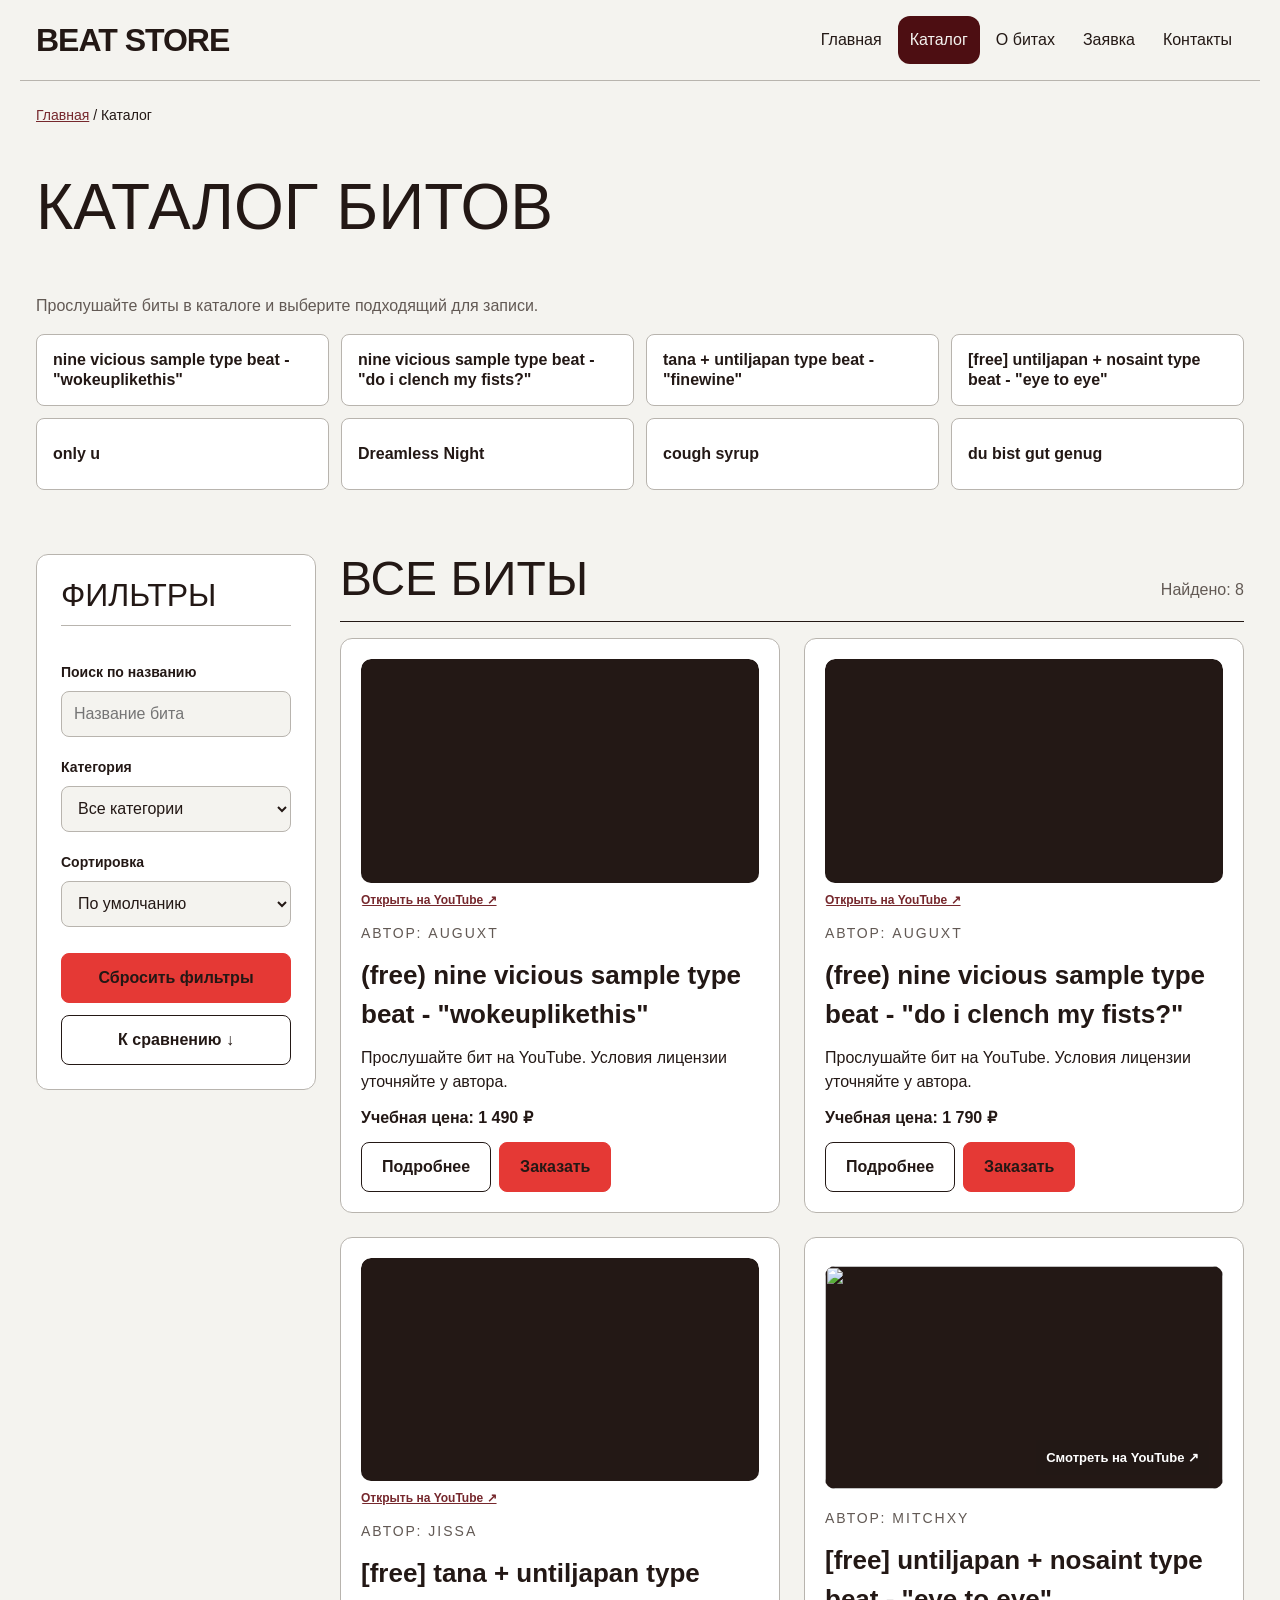
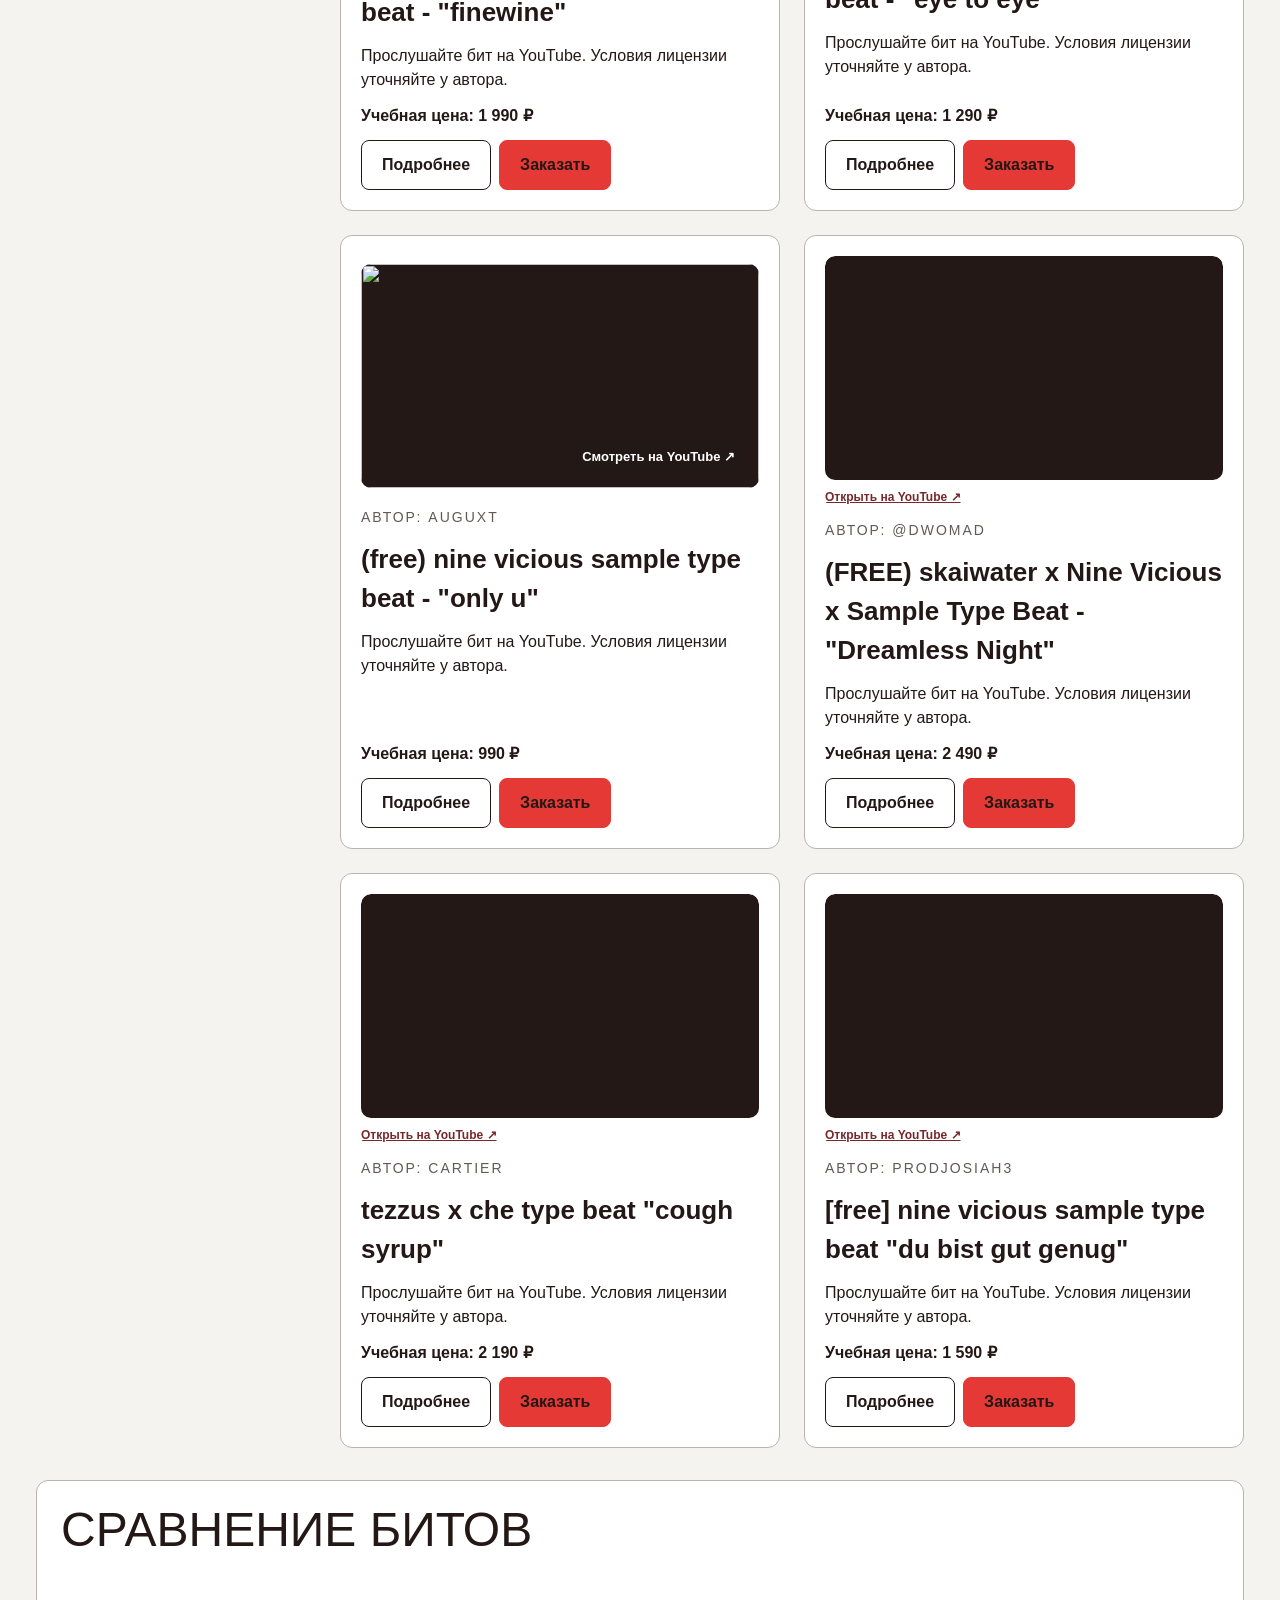
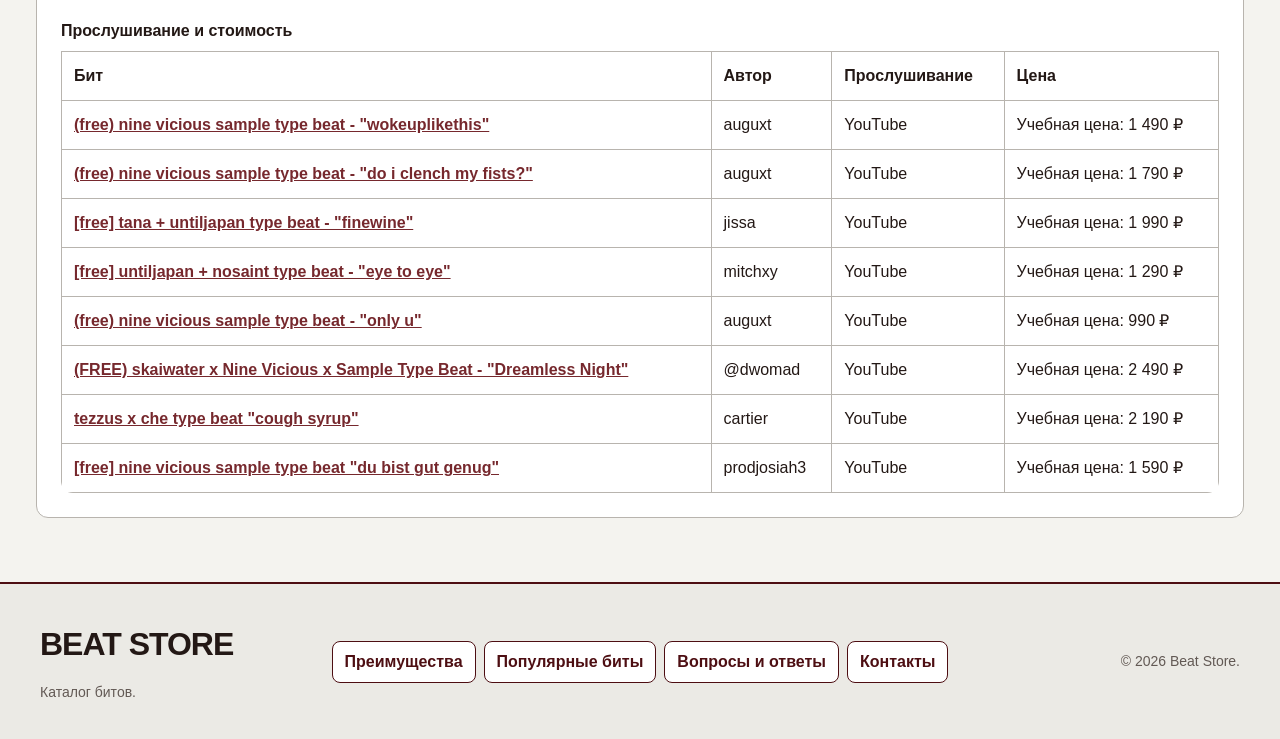
==== commit cc94b0a2: "feat: complete KR4 shop with live catalog filters" ====
--- a/catalog.html
+++ b/catalog.html
@@ -11,9 +11,12 @@
     <link rel="icon" href="images/favicon.svg" type="image/svg+xml" />
     <link rel="stylesheet" href="css/style.css?v=player-layout-2" />
     <link rel="stylesheet" href="css/responsive.css?v=responsive-8" />
-    <link rel="stylesheet" href="css/beat-theme.css?v=beat-11" />
+    <link rel="stylesheet" href="css/beat-theme.css?v=beat-18" />
     <script src="js/data.js" defer></script>
+    <script src="js/catalog.js" defer></script>
     <script src="js/main.js?v=gallery-7" defer></script>
+    <script src="js/players.js?v=2" defer></script>
+    <script src="js/validation.js" defer></script>
   </head>
   <body id="top">
     <a class="skip-link" href="#main-content">Перейти к содержимому</a>
@@ -69,264 +72,48 @@
           <a class="category-nav__link" href="product.html#beat-04"
             >[free] untiljapan + nosaint type beat - "eye to eye"</a
           >
+          <a class="category-nav__link" href="product.html#beat-05">only u</a>
+          <a class="category-nav__link" href="product.html#beat-06">Dreamless Night</a>
+          <a class="category-nav__link" href="product.html#beat-07">cough syrup</a>
+          <a class="category-nav__link" href="product.html#beat-08">du bist gut genug</a>
         </nav>
       </section>
       <div class="catalog-layout">
         <aside class="catalog-filters" aria-labelledby="filters-title">
           <h2 class="catalog-filters__title" id="filters-title">Фильтры</h2>
-          <p class="catalog-filters__note" id="filter-note">
-            Фильтрация пока недоступна. Все биты представлены ниже.
-          </p>
-          <form
-            class="filters-form"
-            action="catalog.html"
-            method="get"
-            aria-describedby="filter-note"
-          >
-            <fieldset class="filters-form__group" disabled>
-              <legend class="filters-form__legend">Категория</legend>
-              <label class="filters-form__label" for="category-keys">
-                <input
-                  id="category-keys"
-                  name="category"
-                  type="checkbox"
-                  value="beat-01"
-                />nine vicious sample type beat - "wokeuplikethis"</label
-              >
-              <label class="filters-form__label" for="category-sound">
-                <input
-                  id="category-sound"
-                  name="category"
-                  type="checkbox"
-                  value="beat-02"
-                />nine vicious sample type beat - "do i clench my fists?"</label
-              >
-              <label class="filters-form__label" for="category-light">
-                <input
-                  id="category-light"
-                  name="category"
-                  type="checkbox"
-                  value="beat-03"
-                />tana + untiljapan type beat - "finewine"</label
-              >
-              <label class="filters-form__label" for="category-eye">
-                <input
-                  id="category-eye"
-                  name="category"
-                  type="checkbox"
-                  value="beat-04"
-                />[free] untiljapan + nosaint type beat - "eye to eye"</label
-              >
-            </fieldset>
-            <fieldset class="filters-form__group" disabled>
-              <legend class="filters-form__legend">Цена, ₽</legend>
-              <label class="filters-form__label" for="price-from">От</label>
-              <input
-                class="filters-form__input"
-                id="price-from"
-                name="price-from"
-                type="number"
-                min="0"
-                placeholder="0"
-              />
-              <label class="filters-form__label" for="price-to">До</label>
-              <input
-                class="filters-form__input"
-                id="price-to"
-                name="price-to"
-                type="number"
-                min="0"
-                placeholder="5000"
-              />
-            </fieldset>
-            <button class="button button--primary" type="submit" disabled>
-              Применить
-            </button>
+          <form class="filters-form" data-catalog-filters>
+            <label class="filters-form__label" for="catalog-search">Поиск по названию</label>
+            <input class="filters-form__input" id="catalog-search" type="search" data-catalog-search placeholder="Название бита" />
+            <label class="filters-form__label" for="catalog-category">Категория</label>
+            <select class="filters-form__input" id="catalog-category" data-catalog-category>
+              <option value="all">Все категории</option>
+              <option value="nine-vicious">Nine Vicious</option>
+              <option value="untiljapan">Untiljapan</option>
+              <option value="tana">Tana</option>
+              <option value="nosaint">Nosaint</option>
+              <option value="skaiwater">Skaiwater</option>
+              <option value="tezzus">Tezzus</option>
+              <option value="che">Che</option>
+              <option value="free">С пометкой free</option>
+            </select>
+            <label class="filters-form__label" for="catalog-sort">Сортировка</label>
+            <select class="filters-form__input" id="catalog-sort" data-catalog-sort>
+              <option value="default">По умолчанию</option>
+              <option value="price-asc">Сначала дешевле</option>
+              <option value="price-desc">Сначала дороже</option>
+              <option value="title">По названию</option>
+            </select>
+            <button class="button button--primary filters-form__submit" type="reset">Сбросить фильтры</button>
           </form>
-          <a class="catalog-filters__link" href="#comparison"
-            >Сравнить биты ↓</a
-          >
+          <a class="button button--secondary catalog-filters__link" href="#comparison">К сравнению ↓</a>
         </aside>
         <section class="catalog-products" aria-labelledby="products-title">
           <div class="section__heading">
             <h2 class="section__title" id="products-title">Все биты</h2>
-            <span class="catalog-products__count">4 бита</span>
+            <span class="catalog-products__count" data-catalog-count aria-live="polite">Загрузка каталога…</span>
           </div>
-          <div class="products-grid products-grid--catalog">
-            <article class="product-card product-card--featured">
-              <div class="beat-preview">
-                <iframe
-                  class="beat-player"
-                  src="https://www.youtube-nocookie.com/embed/kIURX1Ku31Y"
-                  title='Прослушать nine vicious sample type beat - "wokeuplikethis"'
-                  loading="lazy"
-                  referrerpolicy="strict-origin-when-cross-origin"
-                  allow="encrypted-media; picture-in-picture; fullscreen"
-                  allowfullscreen
-                ></iframe>
-                <a
-                  href="https://www.youtube.com/watch?v=kIURX1Ku31Y"
-                  target="_blank"
-                  rel="noopener noreferrer"
-                  >Открыть nine vicious sample type beat - "wokeuplikethis" на
-                  YouTube (новая вкладка)</a
-                >
-              </div>
-              <p class="product-card__category">Бит</p>
-              <h3 class="product-card__title">
-                <a href="product.html#beat-01"
-                  >nine vicious sample type beat - "wokeuplikethis"</a
-                >
-              </h3>
-              <p class="product-card__description">
-                Прослушивание доступно в плеере. Стоимость и условия
-                использования уточняются при обращении.
-              </p>
-              <p class="product-card__price">Цена по запросу</p>
-              <div class="product-card__actions">
-                <a class="button button--secondary" href="product.html#beat-01"
-                  >Подробнее</a
-                >
-                <button
-                  class="button button--primary product-card__button"
-                  type="button"
-                  data-order-product="beat-01"
-                >
-                  Заказать
-                </button>
-              </div>
-            </article>
-            <article class="product-card product-card--new">
-              <div class="beat-preview">
-                <iframe
-                  class="beat-player"
-                  src="https://www.youtube.com/embed/oRbOh9WSYxc"
-                  title='Прослушать nine vicious sample type beat - "do i clench my fists?"'
-                  loading="lazy"
-                  referrerpolicy="strict-origin-when-cross-origin"
-                  allow="encrypted-media; picture-in-picture; fullscreen"
-                  allowfullscreen
-                ></iframe>
-                <a
-                  href="https://www.youtube.com/watch?v=oRbOh9WSYxc"
-                  target="_blank"
-                  rel="noopener noreferrer"
-                  >Открыть nine vicious sample type beat - "do i clench my
-                  fists?" на YouTube (новая вкладка)</a
-                >
-              </div>
-              <p class="product-card__category">Бит</p>
-              <h3 class="product-card__title">
-                <a href="product.html#beat-02"
-                  >nine vicious sample type beat - "do i clench my fists?"</a
-                >
-              </h3>
-              <p class="product-card__description">
-                Прослушивание доступно в плеере. Стоимость и условия
-                использования уточняются при обращении.
-              </p>
-              <p class="product-card__price">Цена по запросу</p>
-              <div class="product-card__actions">
-                <a class="button button--secondary" href="product.html#beat-02"
-                  >Подробнее</a
-                >
-                <button
-                  class="button button--primary product-card__button"
-                  type="button"
-                  data-order-product="beat-02"
-                >
-                  Заказать
-                </button>
-              </div>
-            </article>
-            <article class="product-card product-card--discount">
-              <div class="beat-preview">
-                <iframe
-                  class="beat-player"
-                  src="https://www.youtube-nocookie.com/embed/LorADAaQas0"
-                  title='Прослушать tana + untiljapan type beat - "finewine"'
-                  loading="lazy"
-                  referrerpolicy="strict-origin-when-cross-origin"
-                  allow="encrypted-media; picture-in-picture; fullscreen"
-                  allowfullscreen
-                ></iframe>
-                <a
-                  href="https://www.youtube.com/watch?v=LorADAaQas0"
-                  target="_blank"
-                  rel="noopener noreferrer"
-                  >Открыть tana + untiljapan type beat - "finewine" на YouTube
-                  (новая вкладка)</a
-                >
-              </div>
-              <p class="product-card__category">Бит</p>
-              <h3 class="product-card__title">
-                <a href="product.html#beat-03"
-                  >tana + untiljapan type beat - "finewine"</a
-                >
-              </h3>
-              <p class="product-card__description">
-                Прослушивание доступно в плеере. Стоимость и условия
-                использования уточняются при обращении.
-              </p>
-              <p class="product-card__price">Цена по запросу</p>
-              <div class="product-card__actions">
-                <a class="button button--secondary" href="product.html#beat-03"
-                  >Подробнее</a
-                >
-                <button
-                  class="button button--primary product-card__button"
-                  type="button"
-                  data-order-product="beat-03"
-                >
-                  Заказать
-                </button>
-              </div>
-            </article>
-            <article class="product-card">
-              <div class="beat-preview">
-                <a
-                  class="beat-preview__external"
-                  href="https://www.youtube.com/watch?v=fJrh2Ttu4oI"
-                  target="_blank"
-                  rel="noopener noreferrer"
-                  aria-label='Смотреть [free] untiljapan + nosaint type beat - "eye to eye" на YouTube (новая вкладка)'
-                >
-                  <img
-                    src="images/eye-to-eye-thumb.jpg"
-                    width="1280"
-                    height="720"
-                    alt=""
-                    loading="lazy"
-                  />
-                  <span class="beat-preview__play" aria-hidden="true"></span>
-                  <span class="beat-preview__hint" aria-hidden="true">Слушать на YouTube ↗</span>
-                </a>
-              </div>
-              <p class="product-card__category">Бит</p>
-              <h3 class="product-card__title">
-                <a href="product.html#beat-04"
-                  >[free] untiljapan + nosaint type beat - "eye to eye"</a
-                >
-              </h3>
-              <p class="product-card__description">
-                Прослушивание открывается на YouTube. Стоимость и условия
-                использования уточняются при обращении.
-              </p>
-              <p class="product-card__price">Цена по запросу</p>
-              <div class="product-card__actions">
-                <a class="button button--secondary" href="product.html#beat-04"
-                  >Подробнее</a
-                >
-                <button
-                  class="button button--primary product-card__button"
-                  type="button"
-                  data-order-product="beat-04"
-                >
-                  Заказать
-                </button>
-              </div>
-            </article>
-          </div>
+          <div class="products-grid products-grid--catalog" data-products-container></div>
+          <p class="catalog-empty" data-catalog-empty hidden>По выбранным условиям биты не найдены.</p>
         </section>
       </div>
       <p
@@ -463,7 +250,10 @@
             <option value="beat-04">
               [free] untiljapan + nosaint type beat - "eye to eye" — цена по запросу
             </option>
-          </select>
+          <option value="beat-05">only u — внешний автор</option>
+<option value="beat-06">Dreamless Night — внешний автор</option>
+<option value="beat-07">cough syrup — внешний автор</option>
+<option value="beat-08">du bist gut genug — внешний автор</option></select>
         </div>
         <div class="order-form__field">
           <label class="order-form__label" for="order-name">Имя *</label>
--- a/css/style.css
+++ b/css/style.css
@@ -547,3 +547,9 @@
   color: white;
   font-size: 100px;
 }
+
+.order-form__error { display: block; margin-top: 4px; color: var(--color-danger); font-size: 0.875rem; }
+.order-form__error[hidden] { display: none; }
+.catalog-empty { padding: var(--space-md); border: 1px solid var(--color-border); }
+.catalog-empty[hidden] { display: none; }
+.beat-preview__placeholder { display: grid; min-height: 180px; place-items: center; background: var(--color-surface); border: 1px solid var(--color-border); }
--- a/css/beat-theme.css
+++ b/css/beat-theme.css
@@ -236,17 +236,38 @@
   background: var(--color-border);
   background-clip: content-box;
   cursor: pointer;
+  transition: transform .2s ease, background-color .2s ease;
 }
 .photo-gallery__dots button[aria-current="true"] {
+  background-color: var(--color-primary-dark);
+}
+.photo-gallery__dots button:hover,
+.photo-gallery__dots button:focus-visible {
+  transform: scale(1.2);
   background-color: var(--color-primary-dark);
 }
 .photo-gallery__arrows button {
   width: 44px;
   height: 44px;
   border: 1px solid var(--color-text);
+  border-radius: 8px;
   background: transparent;
   color: var(--color-text);
   cursor: pointer;
+  transition: transform .2s ease, box-shadow .2s ease, background-color .2s ease, color .2s ease;
+}
+.photo-gallery__arrows button:hover,
+.photo-gallery__arrows button:focus-visible {
+  transform: translateY(-5px);
+  border-color: var(--color-primary-dark);
+  background: var(--color-primary-dark);
+  color: #fff;
+  box-shadow: 0 12px 28px rgb(35 24 21 / 16%);
+}
+.photo-gallery__arrows button:focus-visible,
+.photo-gallery__dots button:focus-visible {
+  outline: 2px solid var(--color-primary-dark);
+  outline-offset: 3px;
 }
 .section {
   margin-bottom: 40px;
@@ -524,3 +545,632 @@
   background-color: #111827;
   border-radius: 8px;
 }
+
+/* Каталог: одинаковые превью и аккуратная нижняя часть карточек. */
+.products-grid--catalog .product-card {
+  min-width: 0;
+  padding: 20px;
+  border: 1px solid var(--color-border);
+  background: #fff;
+}
+.products-grid--catalog .product-card:hover {
+  background: #fff;
+  border-color: var(--color-primary);
+}
+.products-grid--catalog .product-card__title,
+.products-grid--catalog .product-card__description,
+.products-grid--catalog .product-card__price {
+  overflow-wrap: anywhere;
+}
+.products-grid--catalog .product-card__price {
+  margin-top: auto;
+  white-space: normal;
+}
+.products-grid--catalog .product-card__actions {
+  flex-wrap: wrap;
+}
+.beat-preview__link {
+  position: relative;
+  display: block;
+  width: 100%;
+  aspect-ratio: 16 / 9;
+  overflow: hidden;
+  background: #231815;
+}
+.beat-preview__link img {
+  width: 100%;
+  height: 100%;
+  object-fit: cover;
+  display: block;
+}
+.beat-preview__play-button {
+  position: absolute;
+  top: 50%;
+  left: 50%;
+  display: grid;
+  width: 64px;
+  height: 44px;
+  place-items: center;
+  transform: translate(-50%, -50%);
+  border-radius: 12px;
+  color: #fff;
+  background: #e62117;
+  font-size: 23px;
+}
+.beat-preview__link:hover .beat-preview__play-button,
+.beat-preview__link:focus-visible .beat-preview__play-button {
+  background: #b91d16;
+}
+
+/* Поля фильтров оформлены в том же стиле, что и кнопки магазина. */
+.catalog-filters {
+  padding: 24px;
+  border: 1px solid var(--color-border);
+  background: #fff;
+}
+.catalog-filters__title {
+  margin: 0 0 24px;
+  padding-bottom: 12px;
+  border-bottom: 1px solid var(--color-border);
+  font-size: 32px;
+}
+.filters-form {
+  display: grid;
+  gap: 8px;
+}
+.filters-form__label {
+  margin: 12px 0 0;
+  font-size: 14px;
+  font-weight: 700;
+}
+.filters-form__input {
+  box-sizing: border-box;
+  width: 100%;
+  min-height: 46px;
+  margin: 0;
+  padding: 10px 12px;
+  border: 1px solid var(--color-border);
+  border-radius: 0;
+  background: var(--color-bg);
+  color: var(--color-text);
+  font: inherit;
+}
+.filters-form__input:focus-visible {
+  outline: 2px solid var(--color-primary);
+  outline-offset: 2px;
+}
+.catalog-filters__link {
+  margin-top: 24px;
+}
+.product-detail__author {
+  color: var(--color-muted);
+  font-weight: 700;
+}
+.more-products .product-detail {
+  margin-bottom: var(--space-xl);
+}
+
+/* Выбор параметров завершается кнопкой, карточки заметно реагируют на наведение. */
+.filters-form__submit,
+.catalog-filters__link {
+  width: 100%;
+  justify-content: center;
+  text-align: center;
+}
+.filters-form__submit { margin-top: 18px; cursor: pointer; }
+.catalog-filters__link { display: inline-flex; margin-top: 12px; text-decoration: none; }
+.catalog-filters__link:hover,
+.catalog-filters__link:focus-visible {
+  background: var(--color-primary-dark);
+  color: #fff;
+  transform: translateY(-2px);
+}
+.filters-form__submit:hover,
+.filters-form__submit:focus-visible {
+  background: var(--color-primary-dark);
+  border-color: var(--color-primary-dark);
+  color: #fff;
+  transform: translateY(-2px);
+}
+.products-grid--catalog .product-card {
+  transition: transform .2s ease, box-shadow .2s ease, border-color .2s ease;
+}
+.products-grid--catalog .product-card:hover,
+.products-grid--catalog .product-card:focus-within {
+  transform: translateY(-5px);
+  border-color: var(--color-primary);
+  box-shadow: 0 12px 28px rgb(35 24 21 / 16%);
+}
+.beat-preview > .beat-preview__link {
+  position: relative;
+  display: block;
+  width: 100%;
+  aspect-ratio: 16 / 9;
+  margin: 0;
+  overflow: hidden;
+}
+.beat-preview__link img {
+  position: absolute;
+  inset: 0;
+  width: 100%;
+  height: 100%;
+  object-fit: cover;
+  transition: transform .25s ease, filter .25s ease;
+}
+.beat-preview__link:hover img,
+.beat-preview__link:focus-visible img {
+  transform: scale(1.05);
+  filter: brightness(.75);
+}
+.beat-preview__play-button {
+  position: absolute;
+  z-index: 2;
+  top: 50%;
+  left: 50%;
+  width: 64px;
+  height: 44px;
+  transform: translate(-50%, -50%);
+  background: #e62117;
+}
+.beat-preview__play-button::before {
+  position: absolute;
+  top: 50%;
+  left: 50%;
+  width: 0;
+  height: 0;
+  transform: translate(-40%, -50%);
+  border-top: 10px solid transparent;
+  border-bottom: 10px solid transparent;
+  border-left: 16px solid #fff;
+  content: "";
+}
+@media (prefers-reduced-motion: reduce) {
+  .products-grid--catalog .product-card,
+  .beat-preview__link img,
+  .filters-form__submit,
+  .catalog-filters__link { transition: none; }
+}
+
+/* Общий вид карточек на главной и в каталоге. */
+.products-grid .product-card {
+  min-width: 0;
+  padding: 20px;
+  border: 1px solid var(--color-border);
+  background: #fff;
+  transition: transform .2s ease, box-shadow .2s ease, border-color .2s ease;
+}
+.products-grid .product-card:hover,
+.products-grid .product-card:focus-within {
+  transform: translateY(-5px);
+  border-color: var(--color-primary);
+  background: #fff;
+  box-shadow: 0 12px 28px rgb(35 24 21 / 16%);
+}
+.products-grid .product-card__price { margin-top: auto; white-space: normal; }
+.products-grid .product-card__actions { flex-wrap: wrap; }
+.beat-preview__fallback {
+  display: inline-block;
+  margin-top: 10px;
+  color: var(--color-primary);
+  font-size: 13px;
+  font-weight: 700;
+}
+.beat-preview__link { cursor: pointer; }
+.beat-preview__link:focus-visible { outline: 3px solid var(--color-primary); outline-offset: 3px; }
+
+/* Преимущества и ответы читаются как отдельные, ровные блоки. */
+.benefits { gap: 18px; }
+.benefit {
+  display: flex;
+  flex-direction: column;
+  gap: 14px;
+  min-width: 0;
+  padding: 24px;
+  border: 1px solid var(--color-border);
+  background: #fff;
+}
+.benefit__title { margin: 0; font-size: 24px; }
+.benefit__text { margin: 0; line-height: 1.55; }
+.benefit a { margin-top: auto; font-weight: 700; }
+.faq { display: grid; gap: 24px; }
+.faq__list { display: grid; gap: 10px; }
+.faq__item {
+  padding: 0;
+  border: 1px solid var(--color-border);
+  background: #fff;
+}
+.faq__question { padding: 18px 22px; font-size: 18px; }
+.faq__question:hover { background: #f4f4f1; }
+.faq__item[open] { border-color: var(--color-border); }
+.faq__answer { padding: 0 22px 20px; line-height: 1.55; }
+
+/* Контактные карточки стоят по центру страницы. */
+.contact-grid {
+  display: grid;
+  width: min(100%, 900px);
+  margin: 0 auto 40px;
+  gap: 20px;
+}
+.contact-card {
+  min-width: 0;
+  margin: 0;
+  padding: 28px;
+  border: 1px solid var(--color-border);
+  background: #fff;
+}
+.contact-card__title { margin-top: 0; }
+.contact-card--accent { background: var(--color-surface); }
+.contact-card__address { line-height: 1.5; }
+
+/* Футер собирает логотип, навигацию и подпись в ровный блок. */
+.site-footer { border-top: 2px solid var(--color-primary-dark); background: var(--color-surface); }
+.site-footer__inner {
+  width: min(100%, var(--container-width));
+  margin: 0 auto;
+  padding: 36px 20px;
+  align-items: start;
+  gap: 24px;
+}
+.site-footer__nav { display: flex; flex-wrap: wrap; gap: 10px 20px; }
+.site-footer__nav a { color: var(--color-primary-dark); text-decoration: none; font-weight: 700; }
+.site-footer__nav a:hover, .site-footer__nav a:focus-visible { text-decoration: underline; }
+.site-footer__note { color: var(--color-muted); line-height: 1.5; }
+@media (min-width: 700px) {
+  .contact-grid { grid-template-columns: repeat(2, minmax(0, 1fr)); }
+}
+@media (max-width: 699px) {
+  .site-footer__inner { text-align: center; justify-items: center; }
+  .site-footer__nav { justify-content: center; }
+}
+@media (prefers-reduced-motion: reduce) {
+  .products-grid .product-card { transition: none; }
+}
+
+/* Единое оформление карточек, таблиц и страниц заявки. */
+.product-detail {
+  padding: 28px;
+  border: 1px solid var(--color-border);
+  background: #fff;
+}
+.product-detail:hover { border-color: var(--color-primary); }
+.product-table { background: #fff; }
+.product-table thead { background: #fff; }
+.product-table tbody tr:hover { background: #f7f5f1; }
+.contact-card--accent { background: #fff; }
+.page-main--order .page-intro { text-align: center; }
+.order-layout {
+  display: grid;
+  width: min(100%, 1000px);
+  margin: 0 auto 48px;
+  gap: 28px;
+  align-items: start;
+}
+.order-panel { width: 100%; max-width: none; }
+.order-help { margin: 0; background: #fff; border: 1px solid var(--color-border); }
+@media (min-width: 900px) {
+  .order-layout { grid-template-columns: minmax(0, 620px) minmax(0, 1fr); }
+  .site-footer__inner {
+    grid-template-columns: minmax(180px, 1fr) auto minmax(180px, 1fr);
+    align-items: start;
+  }
+  .site-footer__nav { justify-content: center; }
+  .site-footer__inner > .site-footer__note:last-child {
+    justify-self: end;
+    margin-top: 5px;
+  }
+}
+@media (max-width: 899px) {
+  .site-footer__inner { grid-template-columns: 1fr; text-align: center; justify-items: center; }
+  .site-footer__nav { justify-content: center; }
+}
+.beat-preview__external-only {
+  position: relative;
+  display: block;
+  width: 100%;
+  aspect-ratio: 16 / 9;
+  overflow: hidden;
+  background: #231815;
+  color: #fff;
+}
+.beat-preview__external-only img {
+  display: block;
+  width: 100%;
+  height: 100%;
+  object-fit: cover;
+  transition: transform .2s ease, filter .2s ease;
+}
+.beat-preview__external-only span {
+  position: absolute;
+  right: 14px;
+  bottom: 14px;
+  padding: 8px 10px;
+  background: rgb(35 24 21 / 88%);
+  color: #fff;
+  font-size: 13px;
+  font-weight: 700;
+}
+.beat-preview__external-only:hover img,
+.beat-preview__external-only:focus-visible img { transform: scale(1.04); filter: brightness(.75); }
+@media (prefers-reduced-motion: reduce) {
+  .beat-preview__external-only img { transition: none; }
+}
+
+/* Действия в карточках преимуществ выглядят как единый набор кнопок. */
+.benefit a {
+  display: inline-flex;
+  align-items: center;
+  justify-content: center;
+  width: fit-content;
+  min-height: 46px;
+  padding: 10px 16px;
+  border: 1px solid var(--color-primary-dark);
+  background: #fff;
+  color: var(--color-primary-dark);
+  text-decoration: none;
+  font-weight: 700;
+  transition: background .2s ease, color .2s ease, transform .2s ease;
+}
+.benefit a:hover,
+.benefit a:focus-visible {
+  transform: translateY(-2px);
+  background: var(--color-primary-dark);
+  color: #fff;
+}
+.benefit a:focus-visible { outline: 2px solid var(--color-primary-dark); outline-offset: 3px; }
+@media (prefers-reduced-motion: reduce) {
+  .benefit a { transition: none; }
+}
+.faq__question:hover,
+.faq__question:focus-visible {
+  background: #f4f4f1;
+  color: var(--color-text);
+}
+.faq__item:has(.faq__question:hover),
+.faq__item:has(.faq__question:focus-visible) {
+  border-color: var(--color-border);
+}
+
+/* Единый радиус для карточек и элементов управления. */
+:root { --radius: 12px; }
+.products-grid .product-card,
+.product-detail,
+.benefit,
+.faq__item,
+.contact-card,
+.catalog-filters,
+.order-panel,
+.order-help,
+.callout,
+.order-dialog { border-radius: var(--radius); }
+.callout { border: 1px solid var(--color-text); }
+.order-panel {
+  padding: 24px;
+  border: 1px solid var(--color-border);
+  background: #fff;
+}
+.beat-preview,
+.beat-player,
+.beat-preview__external-only,
+.beat-preview__link { border-radius: 10px; }
+.button,
+.filters-form__input,
+.order-form__input,
+.order-form__select,
+.order-form__textarea,
+.benefit a,
+.filters-form__submit,
+.catalog-filters__link { border-radius: 8px; }
+.table-wrapper { border-radius: 10px; }
+.site-footer__nav { gap: 8px; }
+.site-footer__nav a {
+  display: inline-flex;
+  align-items: center;
+  min-height: 42px;
+  padding: 8px 12px;
+  border: 1px solid var(--color-primary-dark);
+  border-radius: 8px;
+  background: #fff;
+  color: var(--color-primary-dark);
+  text-decoration: none;
+  transition: background .2s ease, color .2s ease, transform .2s ease;
+}
+.site-footer__nav a:hover,
+.site-footer__nav a:focus-visible {
+  transform: translateY(-2px);
+  background: var(--color-primary-dark);
+  color: #fff;
+  text-decoration: none;
+}
+@media (prefers-reduced-motion: reduce) {
+  .site-footer__nav a { transition: none; }
+}
+
+/* На странице контактов все основные блоки стоят на одной линии. */
+.page-main--contacts .breadcrumbs,
+.page-main--contacts .page-intro,
+.page-main--contacts .callout {
+  width: min(100%, 900px);
+  margin-inline: auto;
+}
+.page-main--contacts .callout { margin-bottom: 40px; }
+.page-main--contacts .breadcrumbs,
+.page-main--contacts .page-intro,
+.page-main--contacts .contact-card,
+.page-main--contacts .callout {
+  text-align: center;
+}
+
+/* Футер выровнен и по ширине, и по вертикали. */
+.site-footer__inner { align-items: center; }
+.site-footer__inner > .site-footer__note:last-child { margin-top: 0; }
+@media (min-width: 900px) {
+  .site-footer__inner { align-items: center; }
+  .site-footer__inner > .site-footer__note:last-child { margin-top: 0; }
+}
+
+/* Выраженное наведение для информационного блока и его действия. */
+.callout {
+  transition: background .2s ease, box-shadow .2s ease, transform .2s ease;
+}
+.callout:hover,
+.callout:focus-within {
+  transform: translateY(-3px);
+  background: #a9c0d2;
+  box-shadow: 0 12px 26px rgb(35 24 21 / 14%);
+}
+.callout .button:hover,
+.callout .button:focus-visible {
+  transform: translateY(-2px);
+  background: var(--color-primary-dark);
+  border-color: var(--color-primary-dark);
+  color: #fff;
+}
+@media (prefers-reduced-motion: reduce) {
+  .callout { transition: none; }
+}
+
+/* Общий эффект наведения для карточек и кнопок магазина. */
+.products-grid .product-card,
+.benefit,
+.faq__item,
+.contact-card,
+.product-detail,
+.callout {
+  transition: transform .2s ease, box-shadow .2s ease, border-color .2s ease, background .2s ease;
+}
+.products-grid .product-card:hover,
+.products-grid .product-card:focus-within,
+.benefit:hover,
+.benefit:focus-within,
+.faq__item:hover,
+.faq__item:focus-within,
+.contact-card:hover,
+.contact-card:focus-within,
+.product-detail:hover,
+.product-detail:focus-within,
+.callout:hover,
+.callout:focus-within {
+  transform: translateY(-5px);
+  box-shadow: 0 12px 28px rgb(35 24 21 / 16%);
+}
+.button,
+.benefit a,
+.site-footer__nav a,
+.catalog-filters__link {
+  transition: transform .2s ease, box-shadow .2s ease, background .2s ease, color .2s ease;
+}
+.button:hover,
+.button:focus-visible,
+.benefit a:hover,
+.benefit a:focus-visible,
+.site-footer__nav a:hover,
+.site-footer__nav a:focus-visible,
+.catalog-filters__link:hover,
+.catalog-filters__link:focus-visible {
+  transform: translateY(-3px);
+  box-shadow: 0 8px 18px rgb(35 24 21 / 16%);
+}
+
+/* Скругление блока сравнения и его таблицы. */
+#comparison {
+  padding: 24px;
+  border: 1px solid var(--color-border);
+  border-radius: var(--radius);
+  background: #fff;
+  transition: transform .2s ease, box-shadow .2s ease, border-color .2s ease;
+}
+#comparison:hover,
+#comparison:focus-within {
+  transform: translateY(-5px);
+  border-color: var(--color-primary);
+  box-shadow: 0 12px 28px rgb(35 24 21 / 16%);
+}
+#comparison .table-wrapper {
+  border-radius: var(--radius);
+  overflow-x: auto;
+}
+
+/* Названия битов в каталоге выглядят как ровная сетка ссылок. */
+.category-nav {
+  display: grid;
+  grid-template-columns: repeat(auto-fit, minmax(min(100%, 240px), 1fr));
+  gap: 12px;
+}
+.category-nav__link {
+  display: flex;
+  align-items: center;
+  min-height: 72px;
+  padding: 12px 16px;
+  border: 1px solid var(--color-border);
+  border-radius: 8px;
+  background: #fff;
+  color: var(--color-text);
+  font-weight: 700;
+  line-height: 1.3;
+  text-decoration: none;
+  overflow-wrap: anywhere;
+  transition: transform .2s ease, box-shadow .2s ease, border-color .2s ease;
+}
+.category-nav__link:hover,
+.category-nav__link:focus-visible {
+  transform: translateY(-5px);
+  border-color: var(--color-primary);
+  box-shadow: 0 12px 28px rgb(35 24 21 / 16%);
+}
+
+/* Страница заявки и футер используют то же наведение, что карточки битов. */
+.order-panel,
+.order-help {
+  transition: transform .2s ease, box-shadow .2s ease, border-color .2s ease;
+}
+.order-panel:hover,
+.order-panel:focus-within,
+.order-help:hover,
+.order-help:focus-within {
+  transform: translateY(-5px);
+  border-color: var(--color-primary);
+  box-shadow: 0 12px 28px rgb(35 24 21 / 16%);
+}
+.order-help a {
+  display: inline-flex;
+  align-items: center;
+  min-height: 46px;
+  padding: 10px 16px;
+  border: 1px solid var(--color-border);
+  border-radius: 8px;
+  background: #fff;
+  color: var(--color-text);
+  font-weight: 700;
+  text-decoration: none;
+  transition: transform .2s ease, box-shadow .2s ease, border-color .2s ease;
+}
+.order-help a:hover,
+.order-help a:focus-visible,
+.site-footer__nav a:hover,
+.site-footer__nav a:focus-visible {
+  transform: translateY(-5px);
+  border-color: var(--color-primary);
+  background: #fff;
+  color: var(--color-primary-dark);
+  box-shadow: 0 12px 28px rgb(35 24 21 / 16%);
+}
+
+@media (prefers-reduced-motion: reduce) {
+  .products-grid .product-card,
+  .benefit,
+  .faq__item,
+  .contact-card,
+  .product-detail,
+  .callout,
+  .button,
+  .benefit a,
+  .site-footer__nav a,
+  .catalog-filters__link,
+  .order-panel,
+  .order-help,
+  .order-help a,
+  #comparison,
+  .category-nav__link { transition: none; }
+  .photo-gallery__arrows button,
+  .photo-gallery__dots button { transition: none; }
+}
